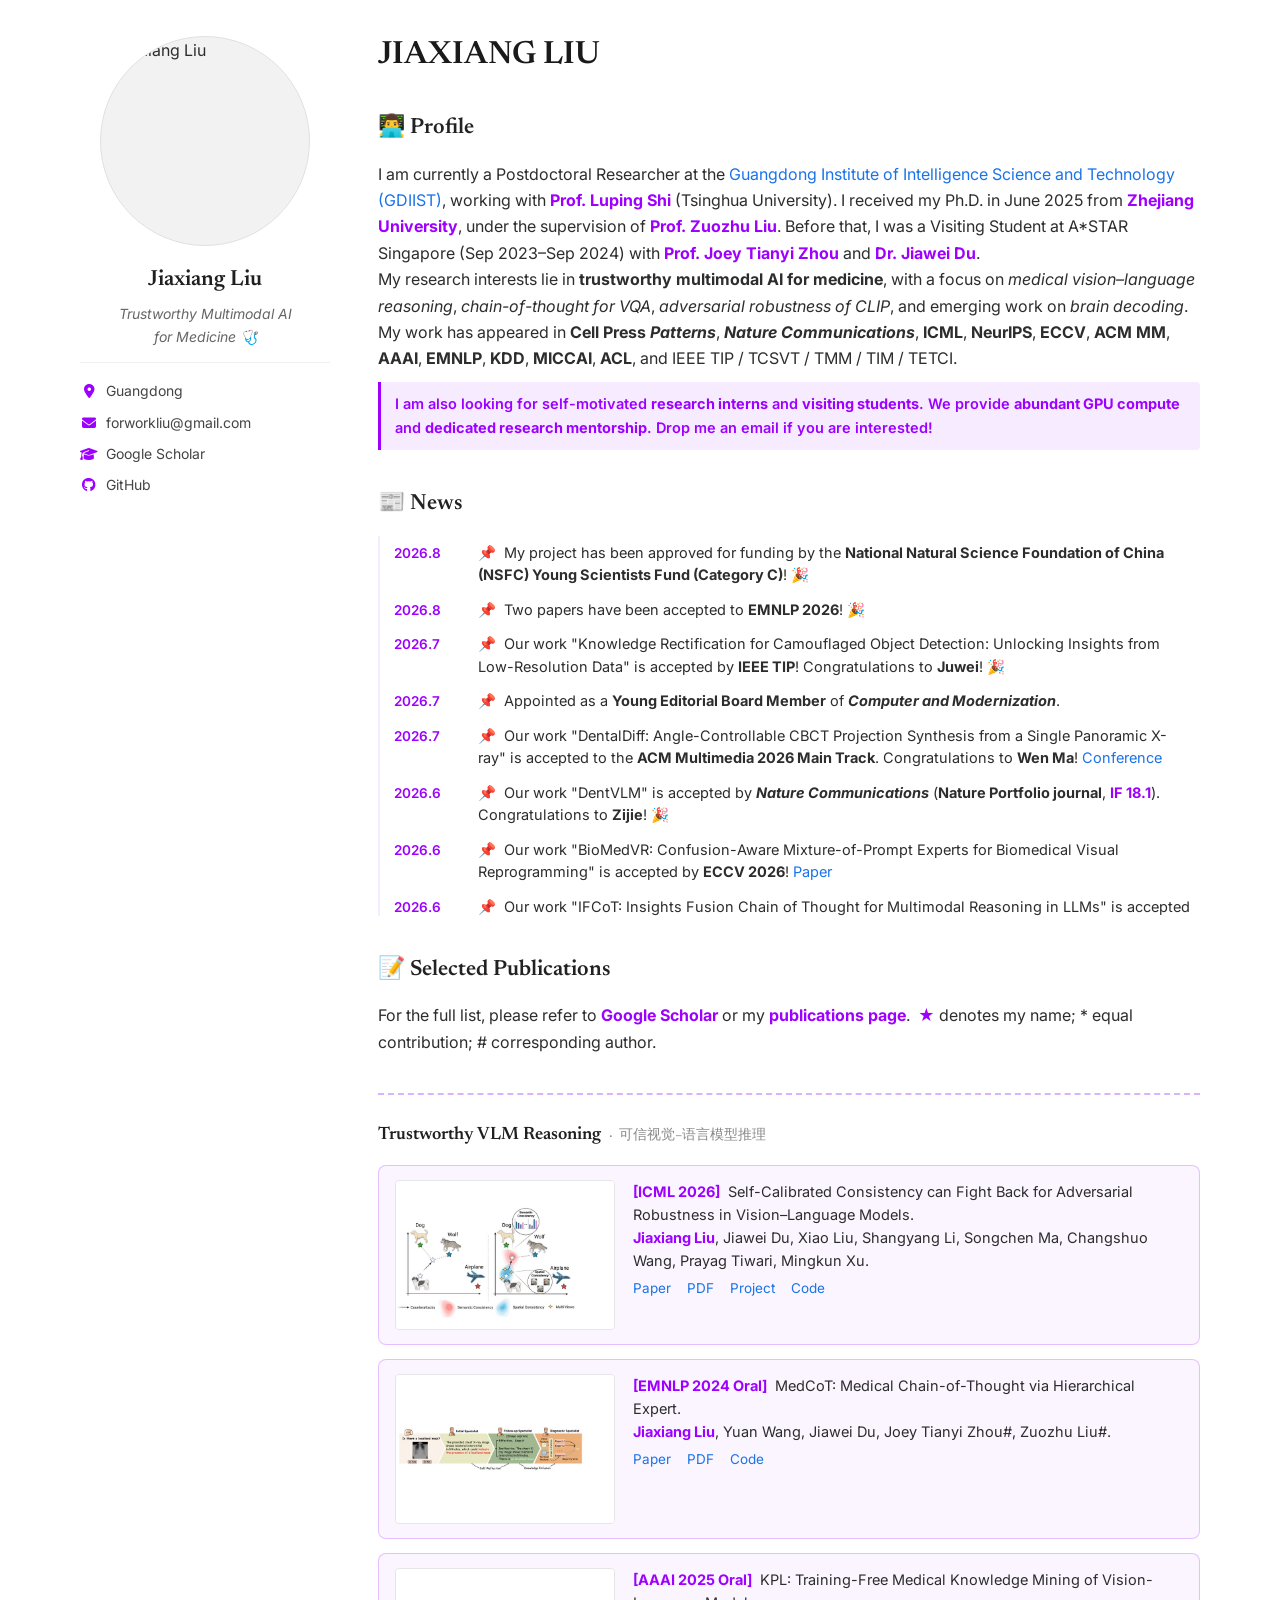
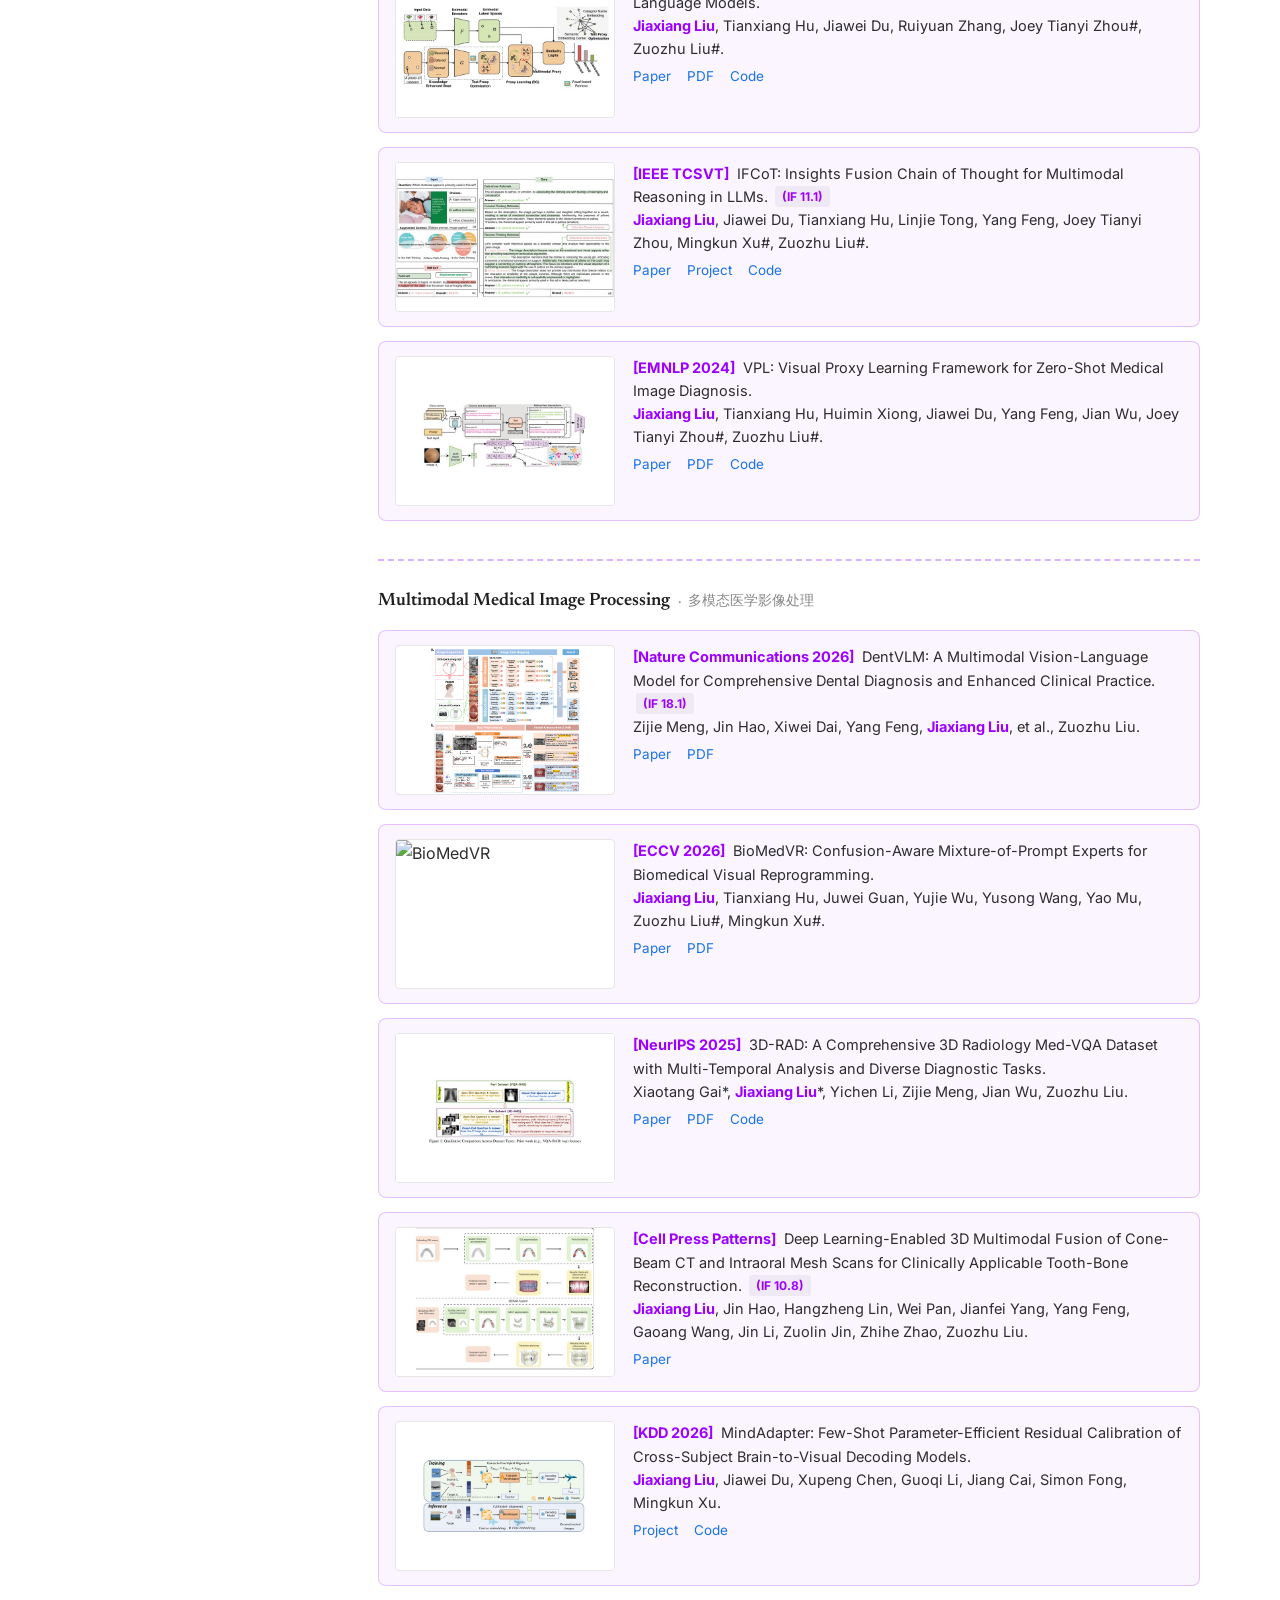
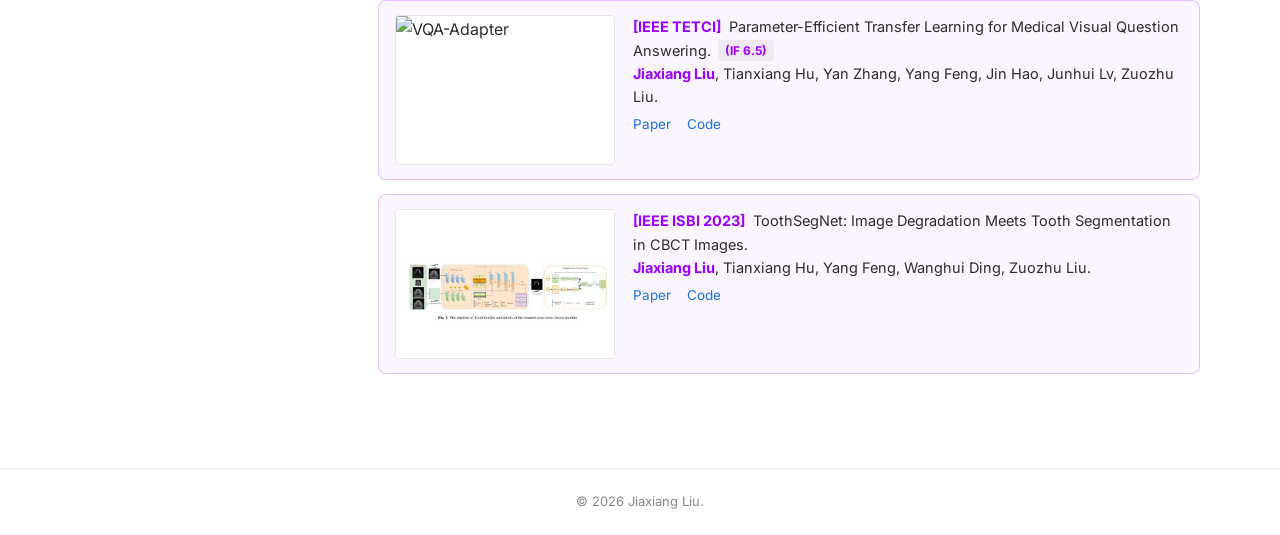
==== index.html @ 0d5f1ec5 "Make all impact factors consistently bold purple" ====
<!DOCTYPE html>
<html lang="en">
  <head>
    <meta charset="utf-8">
    <title>Jiaxiang Liu</title>
    <meta name="viewport" content="width=device-width, initial-scale=1">
    <link rel="icon" type="image/svg+xml" href="img/favicon.svg">
    <link rel="stylesheet" href="css/styles.css?v=20261014-if-all-purple">
    <link rel="stylesheet" href="https://cdnjs.cloudflare.com/ajax/libs/font-awesome/6.5.2/css/all.min.css">
    <link rel="stylesheet" href="https://cdn.jsdelivr.net/npm/academicons@1.9.4/css/academicons.min.css">
  </head>
  <body>

    <!-- =================== Main =================== -->
    <div class="main_wrap">

      <!-- ----------- Sticky sidebar ----------- -->
      <aside class="sidebar">
        <div class="author__avatar"><img src="img/Jiaxiang.jpg" alt="Jiaxiang Liu"></div>
        <h3 class="author__name">Jiaxiang Liu</h3>
        <p class="author__bio">Trustworthy Multimodal AI<br>for Medicine 🩺</p>
        <ul class="author__urls">
          <li><i class="icon fa-solid fa-location-dot"></i>Guangdong</li>
          <li><i class="icon fa-solid fa-envelope"></i><a href="mailto:forworkliu@gmail.com">forworkliu@gmail.com</a></li>
          <li><i class="icon fa-solid fa-graduation-cap"></i><a href="https://scholar.google.com.hk/citations?user=LLVGPzcAAAAJ">Google Scholar</a></li>
          <li><i class="icon fa-brands fa-github"></i><a href="https://github.com/JXLiu-AI">GitHub</a></li>
        </ul>
      </aside>

      <!-- ----------- Article ----------- -->
      <article class="article">
        <h1 class="page__title">JIAXIANG LIU</h1>

        <!-- ============== Profile ============== -->
        <h3 id="profile">👨‍💻 Profile</h3>
        <p>
          I am currently a Postdoctoral Researcher at the
          <a href="https://www.gdiist.cn/">Guangdong Institute of Intelligence Science and Technology (GDIIST)</a>,
          working with <span class="accent"><a href="https://faculty.dpi.tsinghua.edu.cn/shiluping/zh_CN/index.htm"><strong>Prof. Luping Shi</strong></a></span> (Tsinghua University).
          I received my Ph.D. in June 2025 from <span class="accent"><a href="https://www.zju.edu.cn/english/"><strong>Zhejiang University</strong></a></span>, under the supervision of
          <span class="accent"><a href="https://person.zju.edu.cn/en/lzz"><strong>Prof. Zuozhu Liu</strong></a></span>.
          Before that, I was a Visiting Student at A*STAR Singapore (Sep 2023&ndash;Sep 2024) with
          <span class="accent"><a href="https://www.a-star.edu.sg/cfar/about-cfar/our-team/dr-joey-zhou"><strong>Prof. Joey Tianyi Zhou</strong></a></span>
          and <span class="accent"><a href="https://scholar.google.com/citations?user=WrJKEzEAAAAJ&amp;hl=en"><strong>Dr. Jiawei Du</strong></a></span>.
          <br>
          My research interests lie in <b>trustworthy multimodal AI for medicine</b>, with a focus on
          <i>medical vision&ndash;language reasoning</i>,
          <i>chain-of-thought for VQA</i>,
          <i>adversarial robustness of CLIP</i>,
          and emerging work on <i>brain decoding</i>.
          My work has appeared in <b>Cell Press <i>Patterns</i></b>, <b><i>Nature Communications</i></b>, <b>ICML</b>, <b>NeurIPS</b>, <b>ECCV</b>, <b>ACM MM</b>, <b>AAAI</b>, <b>EMNLP</b>, <b>KDD</b>, <b>MICCAI</b>, <b>ACL</b>, and IEEE TIP / TCSVT / TMM / TIM / TETCI.
        </p>

        <p class="recruit">
          I am also looking for self-motivated <b>research interns</b> and <b>visiting students</b>. We provide <b>abundant GPU compute</b> and <b>dedicated research mentorship</b>. Drop me an email if you are interested!
        </p>

        <!-- ============== News ============== -->
        <h3 id="news">📰 News</h3>
        <div class="news-feed">
          <div class="news-item">
            <span class="news-date">2026.8</span>
            <div class="news-body"><span class="news-pin">📌</span> My project has been approved for funding by the <b>National Natural Science Foundation of China (NSFC) Young Scientists Fund (Category C)</b>! 🎉</div>
          </div>
          <div class="news-item">
            <span class="news-date">2026.8</span>
            <div class="news-body"><span class="news-pin">📌</span> Two papers have been accepted to <b>EMNLP 2026</b>! 🎉</div>
          </div>
          <div class="news-item">
            <span class="news-date">2026.7</span>
            <div class="news-body"><span class="news-pin">📌</span> Our work "Knowledge Rectification for Camouflaged Object Detection: Unlocking Insights from Low-Resolution Data" is accepted by <b>IEEE TIP</b>! Congratulations to <b>Juwei</b>! 🎉</div>
          </div>
          <div class="news-item">
            <span class="news-date">2026.7</span>
            <div class="news-body"><span class="news-pin">📌</span> Appointed as a <b>Young Editorial Board Member</b> of <b><i>Computer and Modernization</i></b>.</div>
          </div>
          <div class="news-item">
            <span class="news-date">2026.7</span>
            <div class="news-body"><span class="news-pin">📌</span> Our work "DentalDiff: Angle-Controllable CBCT Projection Synthesis from a Single Panoramic X-ray" is accepted to the <b>ACM Multimedia 2026 Main Track</b>. Congratulations to <b>Wen Ma</b>! <a href="https://2026.acmmm.org/">Conference</a></div>
          </div>
          <div class="news-item">
            <span class="news-date">2026.6</span>
            <div class="news-body"><span class="news-pin">📌</span> Our work "DentVLM" is accepted by <b><i>Nature Communications</i></b> (<b>Nature Portfolio journal</b>, <strong class="impact-factor">IF 18.1</strong>). Congratulations to <b>Zijie</b>! 🎉</div>
          </div>
          <div class="news-item">
            <span class="news-date">2026.6</span>
            <div class="news-body"><span class="news-pin">📌</span> Our work "BioMedVR: Confusion-Aware Mixture-of-Prompt Experts for Biomedical Visual Reprogramming" is accepted by <b>ECCV 2026</b>! <a href="https://arxiv.org/abs/2606.24740">Paper</a></div>
          </div>
          <div class="news-item">
            <span class="news-date">2026.6</span>
            <div class="news-body"><span class="news-pin">📌</span> Our work "IFCoT: Insights Fusion Chain of Thought for Multimodal Reasoning in LLMs" is accepted by <b>IEEE TCSVT</b> (<strong class="impact-factor">IF 11.1</strong>). <a href="https://ieeexplore.ieee.org/abstract/document/11557378">Paper</a></div>
          </div>
          <div class="news-item">
            <span class="news-date">2026.5</span>
            <div class="news-body"><span class="news-pin">📌</span> Our work "MindAdapter: Few-Shot Parameter-Efficient Residual Calibration of Cross-Subject Brain-to-Visual Decoding Models" is accepted by <b>KDD 2026</b> (AI4Sciences track)! <a href="https://jxliu-ai.github.io/MindAdapter/">Project</a></div>
          </div>
          <div class="news-item">
            <span class="news-date">2026.4</span>
            <div class="news-body"><span class="news-pin">📌</span> Our work "Self-Calibrated Consistency can Fight Back for Adversarial Robustness in Vision&ndash;Language Models" (SCC) is accepted by <b>ICML 2026</b>! <a href="https://arxiv.org/abs/2510.22785">Paper</a></div>
          </div>
          <div class="news-item">
            <span class="news-date">2026.1</span>
            <div class="news-body"><span class="news-pin">📌</span> Serving as a reviewer for <b>ICML 2026</b> (Silver Tier).</div>
          </div>
          <div class="news-item">
            <span class="news-date">2025.8</span>
            <div class="news-body"><span class="news-pin">📌</span> Joined <b>GDIIST</b> as a Postdoctoral Researcher, advised by <b>Prof. Luping Shi</b> (Tsinghua University). Looking forward to building trustworthy medical multimodal foundation models 🩺.</div>
          </div>
          <div class="news-item">
            <span class="news-date">2025.6</span>
            <div class="news-body"><span class="news-pin">📌</span> Successfully defended my Ph.D. dissertation at Zhejiang University 🎓.</div>
          </div>
          <div class="news-item">
            <span class="news-date">2024.12</span>
            <div class="news-body"><span class="news-pin">📌</span> "Knowledge Proxy Learning (KPL)" selected as <b>Oral</b> at <b>AAAI 2025</b>. <a href="https://arxiv.org/abs/2501.11231">Paper</a></div>
          </div>
          <div class="news-item">
            <span class="news-date">2024.11</span>
            <div class="news-body"><span class="news-pin">📌</span> "MedCoT: Medical Chain-of-Thought via Hierarchical Expert" selected as <b>Oral</b> at <b>EMNLP 2024</b>. <a href="https://arxiv.org/abs/2412.13736">Paper</a></div>
          </div>
          <div class="news-item">
            <span class="news-date">2024.11</span>
            <div class="news-body"><span class="news-pin">📌</span> "VPL: Visual Proxy Learning Framework for Zero-Shot Medical Image Diagnosis" is accepted by <b>EMNLP 2024</b>. <a href="https://aclanthology.org/2024.findings-emnlp.583/">Paper</a></div>
          </div>
          <div class="news-item">
            <span class="news-date">2024.9</span>
            <div class="news-body"><span class="news-pin">📌</span> Completed my 1-year visit at <b>A*STAR Singapore (CFAR)</b> as a <b>Visiting Student</b>, working with <b>Prof. Joey Tianyi Zhou</b> and <b>Dr. Jiawei Du</b> 🇸🇬.</div>
          </div>
          <div class="news-item">
            <span class="news-date">2023.10</span>
            <div class="news-body"><span class="news-pin">📌</span> Our work on 3D multimodal fusion of CBCT and intraoral scans is accepted by <b>Cell Press <i>Patterns</i></b> (<b>Cell Press journal</b>, <strong class="impact-factor">IF 10.8</strong>). <a href="https://www.cell.com/patterns/fulltext/S2666-3899(23)00194-0">Paper</a></div>
          </div>
        </div>

        <!-- ============== Publications ============== -->
        <h3 id="publications">📝 Selected Publications</h3>
        <p>
          For the full list, please refer to
          <a href="https://scholar.google.com.hk/citations?user=LLVGPzcAAAAJ" class="accent"><strong>Google Scholar</strong></a>
          or my <a href="publications.html" class="accent"><strong>publications page</strong></a>.
          &nbsp;<span class="accent">★</span> denotes my name; &#42; equal contribution; &#35; corresponding author.
        </p>

        <hr class="pub-divider">
        <p class="pub-category">Trustworthy VLM Reasoning &nbsp;<span style="color:#888;font-weight:400;font-size:14px;">·&nbsp; 可信视觉&ndash;语言模型推理</span></p>

        <div class="publication-container">
          <img src="img/thumbs/scc.jpg" alt="SCC">
          <div class="pub-text">
            <span class="pub-venue">[ICML 2026]</span>
            Self-Calibrated Consistency can Fight Back for Adversarial Robustness in Vision&ndash;Language Models.<br>
            <span class="me">Jiaxiang Liu</span>, Jiawei Du, Xiao Liu, Shangyang Li, Songchen Ma, Changshuo Wang, Prayag Tiwari, Mingkun Xu.
            <div class="pub-links">
              <a href="https://arxiv.org/abs/2510.22785">Paper</a>
              <a href="https://arxiv.org/pdf/2510.22785">PDF</a>
              <a href="https://jxliu-ai.github.io/scc-page/">Project</a>
              <a href="https://github.com/JXLiu-AI/SCC">Code</a>
            </div>
          </div>
        </div>

        <div class="publication-container">
          <img src="img/thumbs/medcot.jpg" alt="MedCoT">
          <div class="pub-text">
            <span class="pub-venue">[EMNLP 2024 Oral]</span>
            MedCoT: Medical Chain-of-Thought via Hierarchical Expert.<br>
            <span class="me">Jiaxiang Liu</span>, Yuan Wang, Jiawei Du, Joey Tianyi Zhou&#35;, Zuozhu Liu&#35;.
            <div class="pub-links">
              <a href="https://arxiv.org/abs/2412.13736">Paper</a>
              <a href="https://arxiv.org/pdf/2412.13736">PDF</a>
              <a href="https://github.com/JXLiu-AI/MedCoT">Code</a>
            </div>
          </div>
        </div>

        <div class="publication-container">
          <img src="img/thumbs/kpl.jpg" alt="KPL">
          <div class="pub-text">
            <span class="pub-venue">[AAAI 2025 Oral]</span>
            KPL: Training-Free Medical Knowledge Mining of Vision-Language Models.<br>
            <span class="me">Jiaxiang Liu</span>, Tianxiang Hu, Jiawei Du, Ruiyuan Zhang, Joey Tianyi Zhou&#35;, Zuozhu Liu&#35;.
            <div class="pub-links">
              <a href="https://arxiv.org/abs/2501.11231">Paper</a>
              <a href="https://arxiv.org/pdf/2501.11231">PDF</a>
              <a href="https://github.com/JXLiu-AI/KPL">Code</a>
            </div>
          </div>
        </div>

        <div class="publication-container">
          <img src="img/thumbs/ifcot.jpg" alt="IFCoT">
          <div class="pub-text">
            <span class="pub-venue">[IEEE TCSVT]</span>
            IFCoT: Insights Fusion Chain of Thought for Multimodal Reasoning in LLMs. <strong class="pub-impact pub-impact-highlight">(IF 11.1)</strong><br>
            <span class="me">Jiaxiang Liu</span>, Jiawei Du, Tianxiang Hu, Linjie Tong, Yang Feng, Joey Tianyi Zhou, Mingkun Xu&#35;, Zuozhu Liu&#35;.
            <div class="pub-links">
              <a href="https://ieeexplore.ieee.org/abstract/document/11557378">Paper</a>
              <a href="https://jxliu-ai.github.io/IFCoT/">Project</a>
              <a href="https://github.com/JXLiu-AI/IFCoT">Code</a>
            </div>
          </div>
        </div>

        <div class="publication-container">
          <img src="img/thumbs/vpl.jpg" alt="VPL">
          <div class="pub-text">
            <span class="pub-venue">[EMNLP 2024]</span>
            VPL: Visual Proxy Learning Framework for Zero-Shot Medical Image Diagnosis.<br>
            <span class="me">Jiaxiang Liu</span>, Tianxiang Hu, Huimin Xiong, Jiawei Du, Yang Feng, Jian Wu, Joey Tianyi Zhou&#35;, Zuozhu Liu&#35;.
            <div class="pub-links">
              <a href="https://aclanthology.org/2024.findings-emnlp.583/">Paper</a>
              <a href="https://aclanthology.org/2024.findings-emnlp.583.pdf">PDF</a>
              <a href="https://github.com/JXLiu-AI/VPL">Code</a>
            </div>
          </div>
        </div>

        <hr class="pub-divider">
        <p class="pub-category">Multimodal Medical Image Processing &nbsp;<span style="color:#888;font-weight:400;font-size:14px;">·&nbsp; 多模态医学影像处理</span></p>

        <div class="publication-container" id="dentvlm">
          <img src="img/thumbs/dentvlm.png" alt="DentVLM overview of multimodal dental diagnosis and model training" style="object-fit:contain;background:#fff;">
          <div class="pub-text">
            <span class="pub-venue">[Nature Communications 2026]</span>
            DentVLM: A Multimodal Vision-Language Model for Comprehensive Dental Diagnosis and Enhanced Clinical Practice. <strong class="pub-impact pub-impact-highlight">(IF 18.1)</strong><br>
            Zijie Meng, Jin Hao, Xiwei Dai, Yang Feng, <span class="me">Jiaxiang Liu</span>, et al., Zuozhu Liu.
            <div class="pub-links">
              <a href="https://arxiv.org/abs/2509.23344">Paper</a>
              <a href="https://arxiv.org/pdf/2509.23344">PDF</a>
            </div>
          </div>
        </div>

        <div class="publication-container">
          <img src="img/thumbs/biomedvr.jpg" alt="BioMedVR">
          <div class="pub-text">
            <span class="pub-venue">[ECCV 2026]</span>
            BioMedVR: Confusion-Aware Mixture-of-Prompt Experts for Biomedical Visual Reprogramming.<br>
            <span class="me">Jiaxiang Liu</span>, Tianxiang Hu, Juwei Guan, Yujie Wu, Yusong Wang, Yao Mu, Zuozhu Liu&#35;, Mingkun Xu&#35;.
            <div class="pub-links">
              <a href="https://arxiv.org/abs/2606.24740">Paper</a>
              <a href="https://arxiv.org/pdf/2606.24740">PDF</a>
            </div>
          </div>
        </div>

        <div class="publication-container">
          <img src="img/thumbs/3drad.jpg" alt="3D-RAD">
          <div class="pub-text">
            <span class="pub-venue">[NeurIPS 2025]</span>
            3D-RAD: A Comprehensive 3D Radiology Med-VQA Dataset with Multi-Temporal Analysis and Diverse Diagnostic Tasks.<br>
            Xiaotang Gai*, <span class="me">Jiaxiang Liu</span>*, Yichen Li, Zijie Meng, Jian Wu, Zuozhu Liu.
            <div class="pub-links">
              <a href="https://arxiv.org/abs/2506.11147">Paper</a>
              <a href="https://arxiv.org/pdf/2506.11147">PDF</a>
              <a href="https://github.com/Tang-xiaoxiao/3D-RAD">Code</a>
            </div>
          </div>
        </div>

        <div class="publication-container">
          <img src="img/thumbs/patterns.jpg" alt="Patterns">
          <div class="pub-text">
            <span class="pub-venue">[Cell Press Patterns]</span>
            Deep Learning-Enabled 3D Multimodal Fusion of Cone-Beam CT and Intraoral Mesh Scans for Clinically Applicable Tooth-Bone Reconstruction. <strong class="pub-impact pub-impact-highlight">(IF 10.8)</strong><br>
            <span class="me">Jiaxiang Liu</span>, Jin Hao, Hangzheng Lin, Wei Pan, Jianfei Yang, Yang Feng, Gaoang Wang, Jin Li, Zuolin Jin, Zhihe Zhao, Zuozhu Liu.
            <div class="pub-links">
              <a href="https://www.cell.com/patterns/fulltext/S2666-3899(23)00194-0">Paper</a>
            </div>
          </div>
        </div>

        <div class="publication-container">
          <img src="img/thumbs/mindadapter.jpg" alt="MindAdapter">
          <div class="pub-text">
            <span class="pub-venue">[KDD 2026]</span>
            MindAdapter: Few-Shot Parameter-Efficient Residual Calibration of Cross-Subject Brain-to-Visual Decoding Models.<br>
            <span class="me">Jiaxiang Liu</span>, Jiawei Du, Xupeng Chen, Guoqi Li, Jiang Cai, Simon Fong, Mingkun Xu.
            <div class="pub-links">
              <a href="https://jxliu-ai.github.io/MindAdapter/">Project</a>
              <a href="https://github.com/JXLiu-AI/MindAdapter">Code</a>
            </div>
          </div>
        </div>

        <div class="publication-container">
          <img src="img/thumbs/tetci.jpg" alt="VQA-Adapter">
          <div class="pub-text">
            <span class="pub-venue">[IEEE TETCI]</span>
            Parameter-Efficient Transfer Learning for Medical Visual Question Answering. <strong class="pub-impact pub-impact-highlight">(IF 6.5)</strong><br>
            <span class="me">Jiaxiang Liu</span>, Tianxiang Hu, Yan Zhang, Yang Feng, Jin Hao, Junhui Lv, Zuozhu Liu.
            <div class="pub-links">
              <a href="https://ieeexplore.ieee.org/document/10256025">Paper</a>
              <a href="https://github.com/JXLiu-AI/VQA-Adapter">Code</a>
            </div>
          </div>
        </div>

        <div class="publication-container">
          <img src="img/thumbs/isbi.jpg" alt="ToothSegNet">
          <div class="pub-text">
            <span class="pub-venue">[IEEE ISBI 2023]</span>
            ToothSegNet: Image Degradation Meets Tooth Segmentation in CBCT Images.<br>
            <span class="me">Jiaxiang Liu</span>, Tianxiang Hu, Yang Feng, Wanghui Ding, Zuozhu Liu.
            <div class="pub-links">
              <a href="https://arxiv.org/abs/2307.01979">Paper</a>
              <a href="https://github.com/JXLiu-AI/Tooth-UNet">Code</a>
            </div>
          </div>
        </div>

      </article>
    </div>

    <!-- =================== Footer =================== -->
    <footer class="page__footer">
      &copy; 2026 Jiaxiang Liu.
    </footer>

  </body>
</html>
---- css/styles.css ----
/* ============================================================
   Jiaxiang Liu — academic homepage
   Style: al-folio / AcademicPages inspired
   Accent color: #9D00FF (electric purple)
   ============================================================ */

@import url("https://fonts.googleapis.com/css2?family=Inter:wght@400;500;600;700&family=Newsreader:ital,wght@0,400;0,500;0,600;1,400&display=swap");
@import url("https://cdn.jsdelivr.net/npm/lxgw-wenkai-webfont@1.7.0/style.css");

* { box-sizing: border-box; }

html, body {
    margin: 0;
    padding: 0;
    background: #ffffff;
    color: #2d2d2d;
    font-family: "Inter", system-ui, -apple-system, "Segoe UI", "PingFang SC", "Microsoft Yahei", Arial, sans-serif;
    font-size: 16px;
    line-height: 1.65;
}

a { color: #1a73e8; text-decoration: none; }
a:hover { text-decoration: underline; }

/* ------------------ Masthead (top bar) ------------------ */
.masthead {
    border-bottom: 1px solid #ececec;
    background: #fff;
    position: sticky;
    top: 0;
    z-index: 100;
}
.masthead__inner-wrap {
    max-width: 1180px;
    margin: 0 auto;
    padding: 14px 30px;
    display: flex;
    align-items: center;
    justify-content: space-between;
}
.masthead__title {
    font-family: "Newsreader", serif;
    font-size: 19px;
    font-weight: 500;
    color: #222;
}
.masthead__title a { color: inherit; }
.masthead__nav a {
    color: #555;
    font-size: 14px;
    margin-left: 22px;
    font-weight: 500;
}
.masthead__nav a:hover { color: #9D00FF; }

/* ------------------ Main wrap ------------------ */
.main_wrap {
    max-width: 1180px;
    margin: 0 auto;
    padding: 36px 30px 80px;
    display: grid;
    grid-template-columns: 250px 1fr;
    gap: 48px;
    align-items: start;
}

/* ------------------ Sidebar (sticky) ------------------ */
.sidebar {
    position: sticky;
    top: 30px;
    align-self: start;
}
.author__avatar {
    width: 210px;
    height: 210px;
    border-radius: 50%;
    overflow: hidden;
    margin: 0 auto 16px;
    border: 1px solid #e0e0e0;
    background: #f2f2f2;
}
.author__avatar img {
    width: 100%;
    height: 100%;
    object-fit: cover;
    object-position: center 15%;
    display: block;
}
.author__name {
    text-align: center;
    font-family: "Newsreader", serif;
    font-size: 22px;
    font-weight: 600;
    margin: 0 0 4px;
    color: #1f1f1f;
}
.author__bio {
    text-align: center;
    color: #666;
    font-size: 14px;
    font-style: italic;
    margin: 0 0 14px;
}
.author__urls {
    list-style: none;
    padding: 0;
    margin: 14px 0 0;
    font-size: 14px;
    border-top: 1px solid #f0f0f0;
    padding-top: 12px;
}
.author__urls li {
    padding: 4px 0;
    color: #444;
}
.author__urls li a { color: #444; }
.author__urls li a:hover { color: #9D00FF; text-decoration: none; }
.author__urls .icon {
    display: inline-block;
    width: 18px;
    text-align: center;
    margin-right: 8px;
    color: #9D00FF;
}

/* ------------------ Article (right column) ------------------ */
.article {
    min-width: 0;
}
.page__title {
    font-family: "Newsreader", serif;
    font-size: 32px;
    font-weight: 600;
    color: #1a1a1a;
    margin: 0 0 8px;
    line-height: 1.2;
}
.article h3 {
    font-family: "Newsreader", serif;
    font-size: 22px;
    font-weight: 600;
    margin-top: 36px;
    margin-bottom: 14px;
    color: #222;
    border-bottom: 0;
    padding-bottom: 0;
}

.article p {
    margin: 10px 0;
}

.accent { color: #9D00FF; font-weight: 600; }
.accent a { color: #9D00FF; }
.accent a:hover { color: #7300BF; }

.recruit {
    color: #9D00FF;
    font-weight: 600;
    background: #f7ecff;
    padding: 10px 14px;
    border-left: 3px solid #9D00FF;
    border-radius: 0 4px 4px 0;
    font-size: 14.5px;
}

/* ------------------ News feed ------------------ */
.news-feed {
    margin-top: 6px;
    max-height: 380px;
    overflow-y: auto;
    padding-right: 8px;
    border-left: 2px solid #f7ecff;
    padding-left: 14px;
}
.news-feed::-webkit-scrollbar {
    width: 5px;
}
.news-feed::-webkit-scrollbar-thumb {
    background: #d9b3ff;
    border-radius: 3px;
}
.news-item {
    display: grid;
    grid-template-columns: 70px 1fr;
    gap: 14px;
    align-items: start;
    padding: 6px 0;
    font-size: 14.5px;
    line-height: 1.55;
}
.news-date {
    color: #9D00FF;
    font-weight: 600;
    font-size: 13.5px;
    padding-top: 1px;
}
.news-pin {
    margin-right: 4px;
}
.news-body a { color: #1a73e8; }

/* ------------------ Publications ------------------ */
.pub-divider {
    border: none;
    border-top: 2px dashed #d9b3ff;
    margin: 2.4em 0 1.6em;
}
.pub-category {
    font-family: "Newsreader", serif;
    font-size: 18px;
    font-weight: 600;
    color: #1f1f1f;
    margin: 0 0 14px;
}
.publication-container {
    display: grid;
    grid-template-columns: 220px 1fr;
    gap: 18px;
    align-items: start;
    margin: 14px 0;
    padding: 14px 16px;
    background: rgba(157, 0, 255, 0.04);
    border: 1px solid rgba(157, 0, 255, 0.22);
    border-radius: 8px;
    transition: background 0.2s, border-color 0.2s, box-shadow 0.2s;
}
.publication-container:hover {
    background: rgba(157, 0, 255, 0.08);
    border-color: rgba(157, 0, 255, 0.45);
    box-shadow: 0 2px 10px rgba(157, 0, 255, 0.12);
}
.publication-container img,
.publication-container .pub-thumb-empty {
    width: 220px;
    height: 150px;
    border: 1px solid #e6e6e6;
    border-radius: 4px;
    display: block;
    object-fit: fill;
    background: #ffffff;
    box-sizing: border-box;
}
.publication-container .pub-thumb-empty {
    background: #f7ecff;
    color: #9D00FF;
    font-family: "Newsreader", serif;
    font-size: 13px;
    line-height: 1.3;
    display: flex;
    align-items: center;
    justify-content: center;
    text-align: center;
    padding: 8px;
}
.pub-venue {
    color: #9D00FF;
    font-weight: 700;
    font-size: 14.5px;
    margin-right: 4px;
}
.pub-text {
    font-size: 14.5px;
    line-height: 1.6;
}
.pub-impact {
    display: inline-block;
    margin-left: 3px;
    padding: 1px 7px;
    border-radius: 3px;
    background: #efe9f5;
    color: #9D00FF;
    font-size: 12px;
    font-weight: 700;
    line-height: 1.6;
    letter-spacing: 0;
    white-space: nowrap;
    vertical-align: 1px;
}
.pub-impact-highlight,
.impact-factor {
    color: #9D00FF;
    font-weight: 700;
    font-style: normal;
    white-space: nowrap;
}
.pub-text .me {
    color: #9D00FF;
    font-weight: 700;
}
.pub-links {
    margin-top: 6px;
    font-size: 13.5px;
}
.pub-links a {
    color: #1a73e8;
    margin-right: 12px;
}

/* ------------------ Footer ------------------ */
.page__footer {
    border-top: 1px solid #ececec;
    padding: 22px 30px;
    text-align: center;
    color: #888;
    font-size: 13px;
}
.page__footer a { color: #888; margin: 0 6px; }

/* ------------------ Responsive ------------------ */
@media (max-width: 860px) {
    .main_wrap {
        grid-template-columns: 1fr;
        gap: 24px;
        padding: 24px 18px 60px;
    }
    .sidebar {
        position: static;
        max-width: 260px;
        margin: 0 auto;
    }
    .publication-container {
        grid-template-columns: 1fr;
    }
    .publication-container img,
    .publication-container .pub-thumb-empty {
        width: 100%;
        max-width: 300px;
    }
    .news-item {
        grid-template-columns: 60px 1fr;
        gap: 8px;
    }
    .masthead__inner-wrap {
        padding: 12px 18px;
    }
}
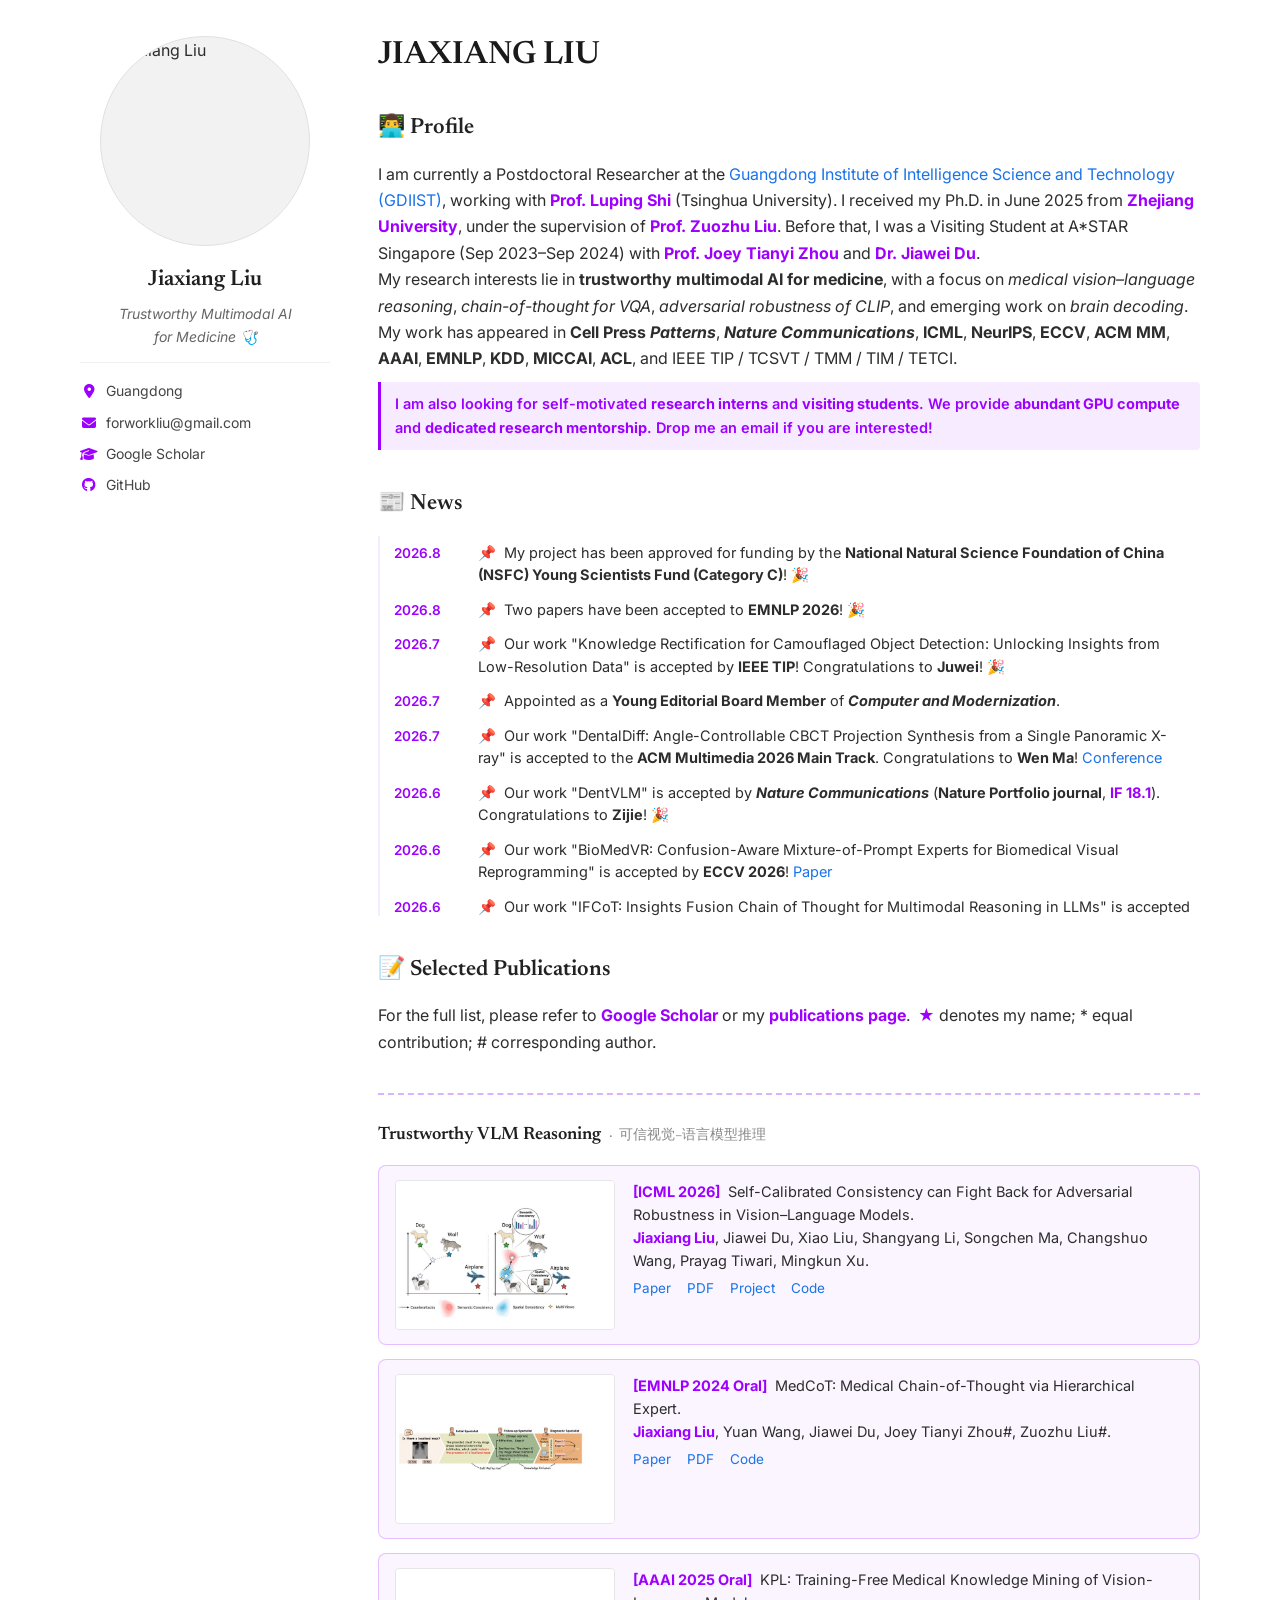
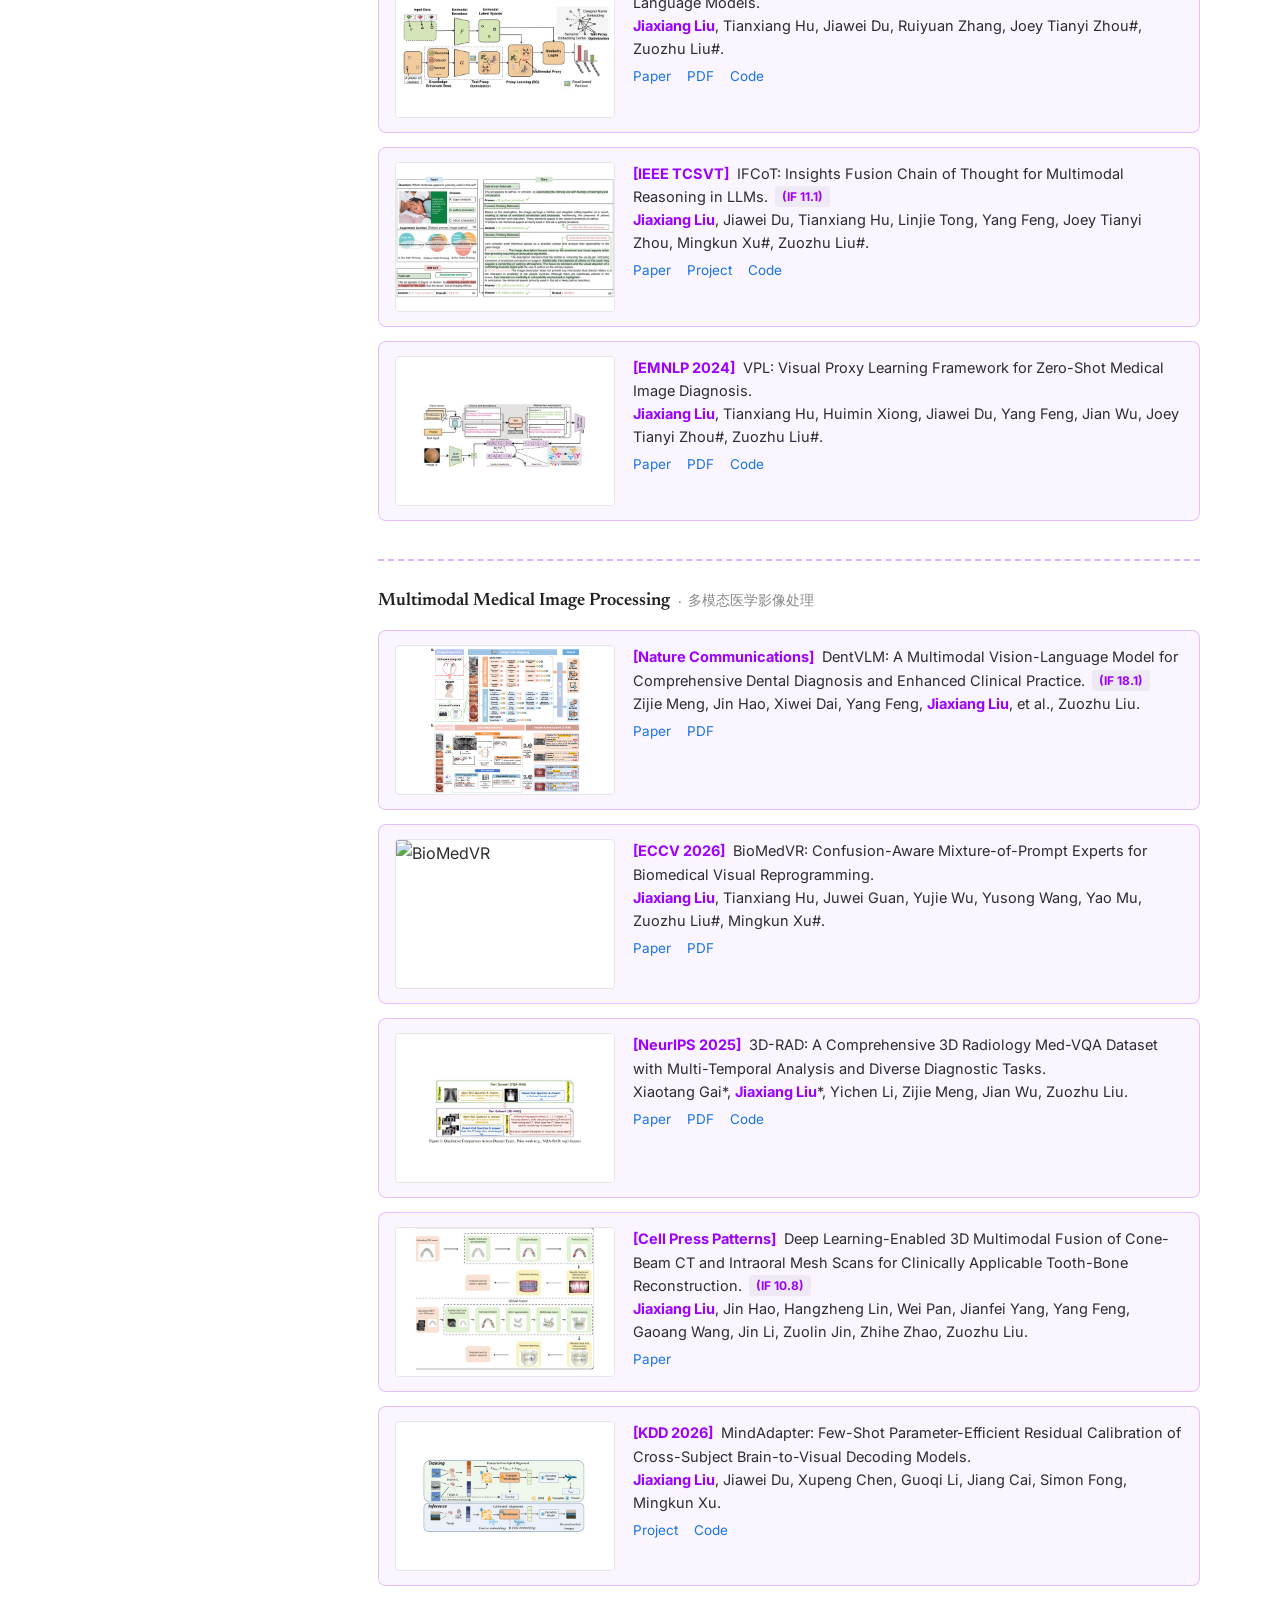
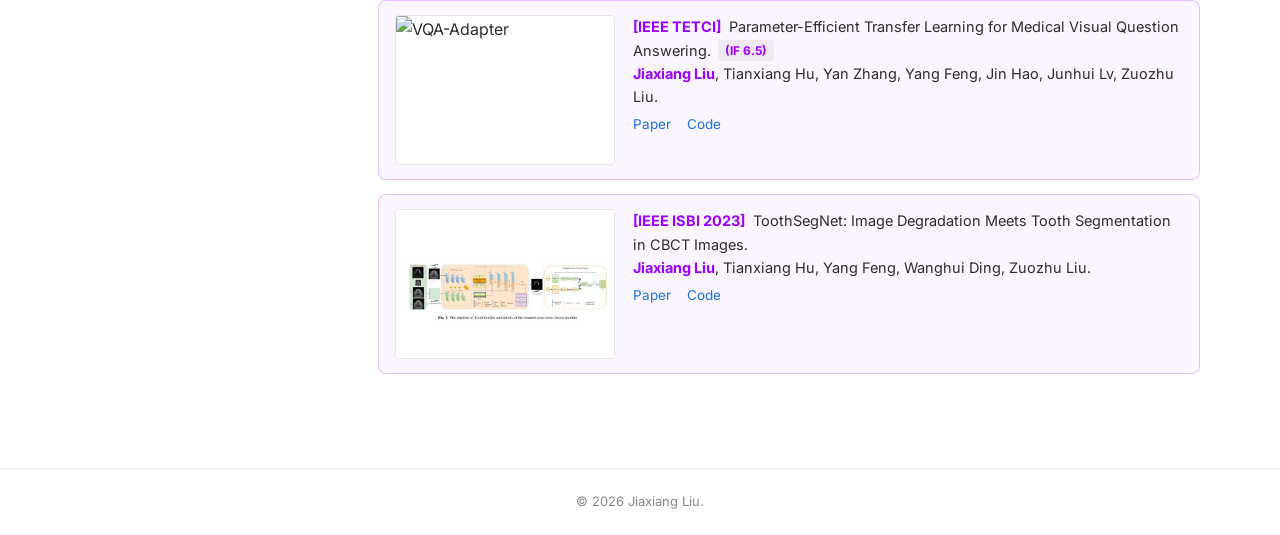
==== commit 0aa37cf1: "Remove year from Nature Communications homepage label" ====
--- a/index.html
+++ b/index.html
@@ -221,7 +221,7 @@
         <div class="publication-container" id="dentvlm">
           <img src="img/thumbs/dentvlm.png" alt="DentVLM overview of multimodal dental diagnosis and model training" style="object-fit:contain;background:#fff;">
           <div class="pub-text">
-            <span class="pub-venue">[Nature Communications 2026]</span>
+            <span class="pub-venue">[Nature Communications]</span>
             DentVLM: A Multimodal Vision-Language Model for Comprehensive Dental Diagnosis and Enhanced Clinical Practice. <strong class="pub-impact pub-impact-highlight">(IF 18.1)</strong><br>
             Zijie Meng, Jin Hao, Xiwei Dai, Yang Feng, <span class="me">Jiaxiang Liu</span>, et al., Zuozhu Liu.
             <div class="pub-links">
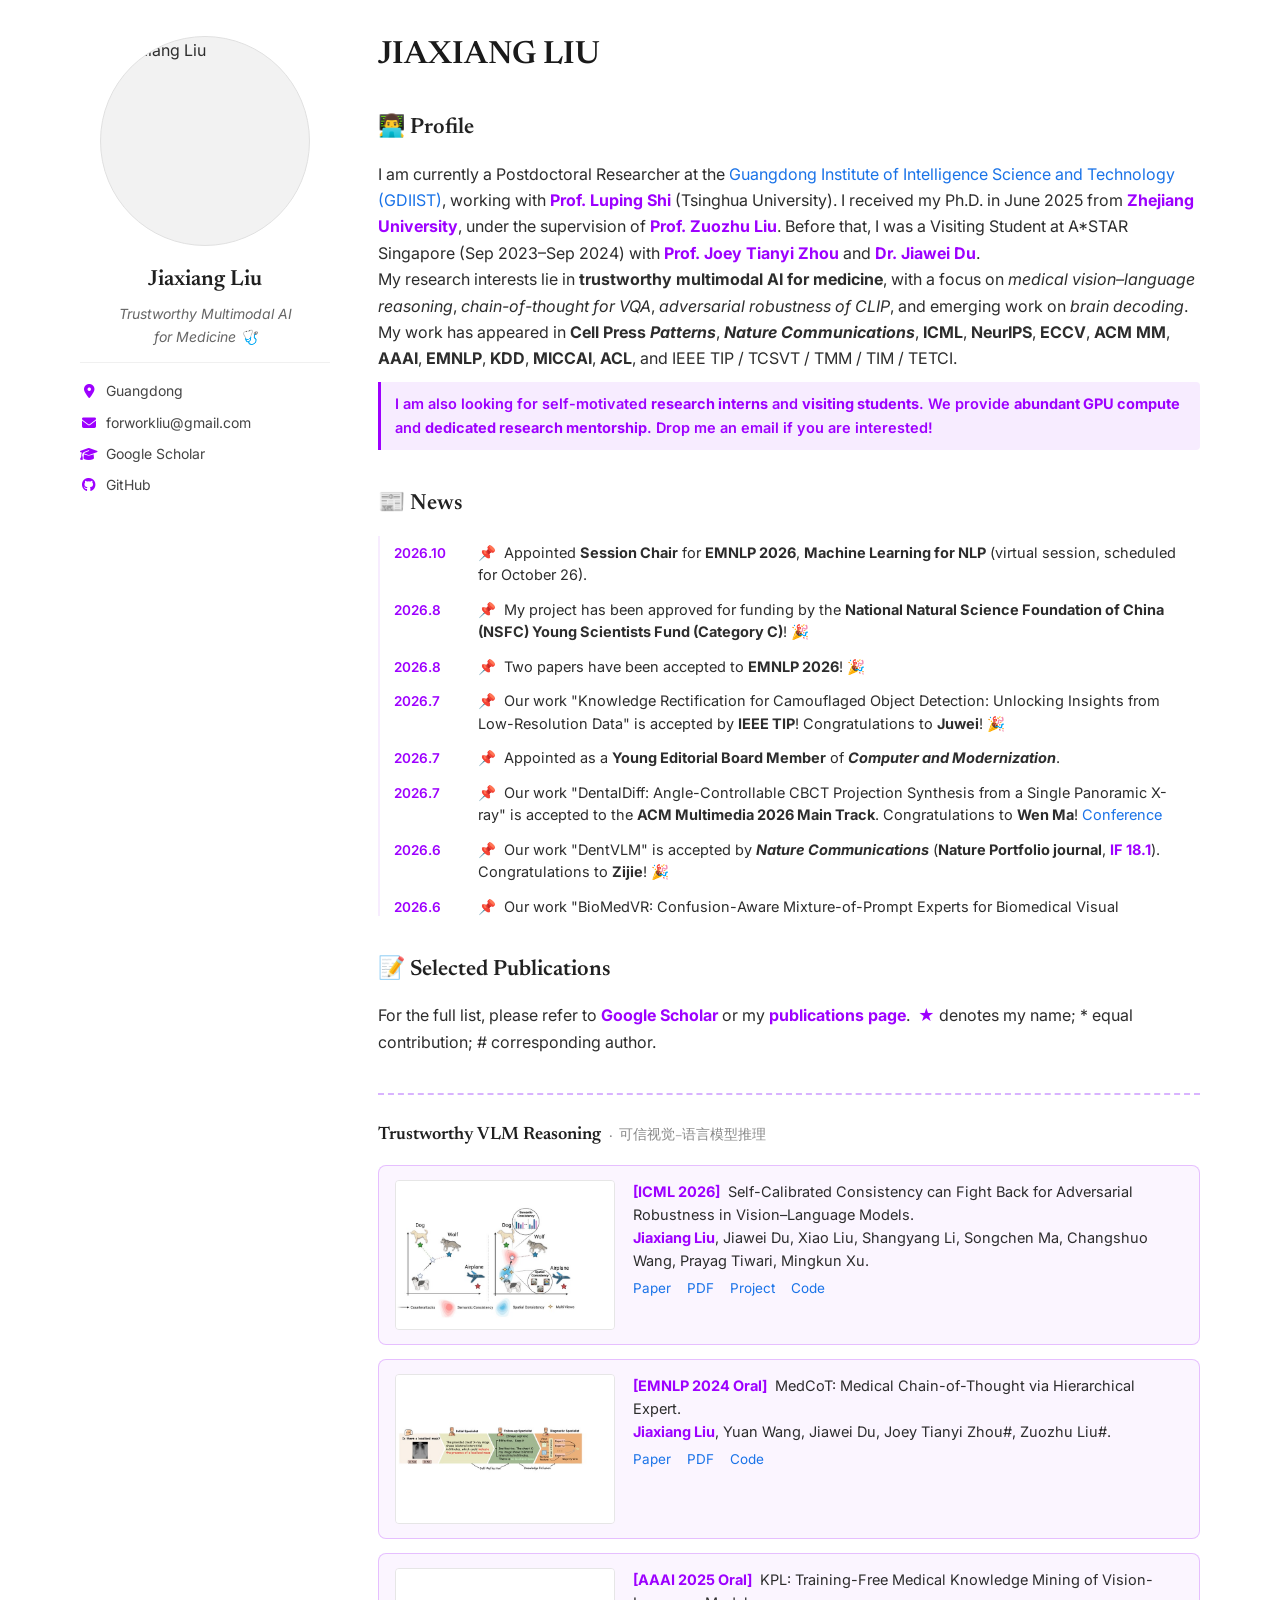
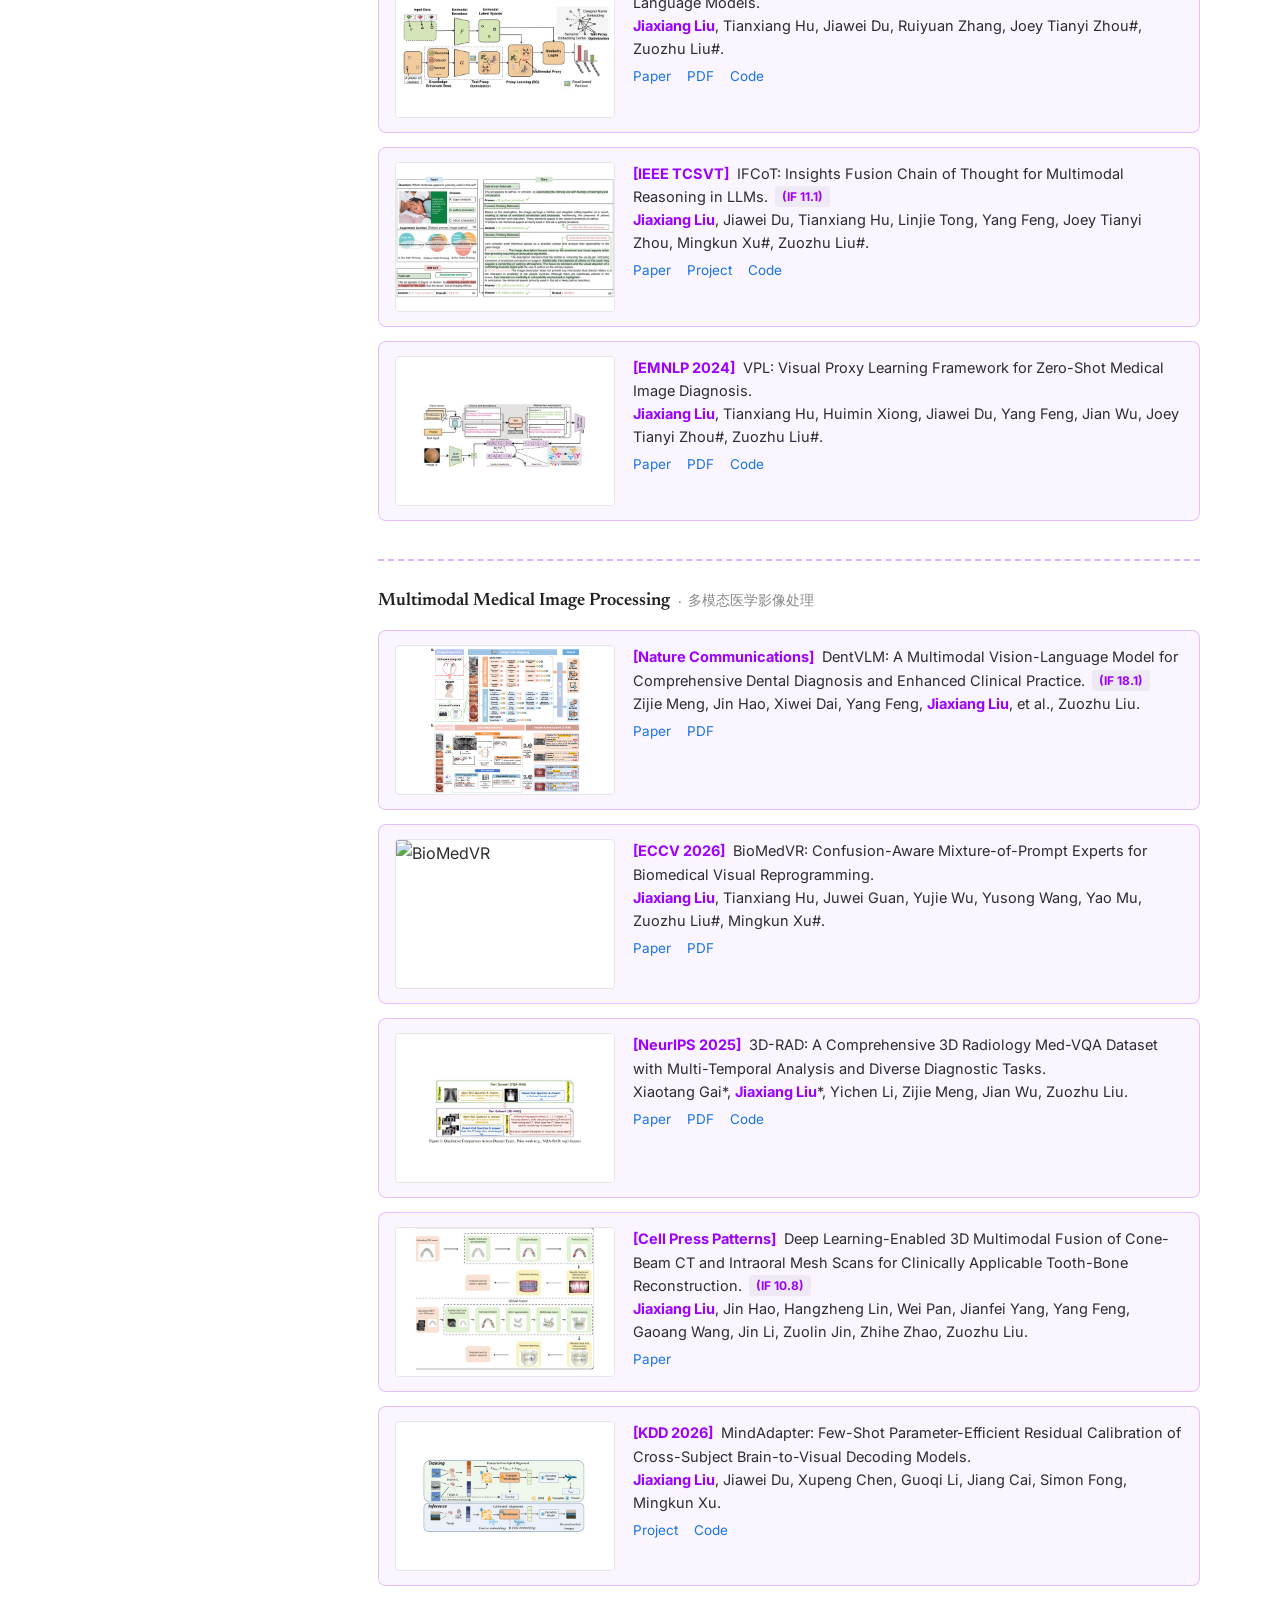
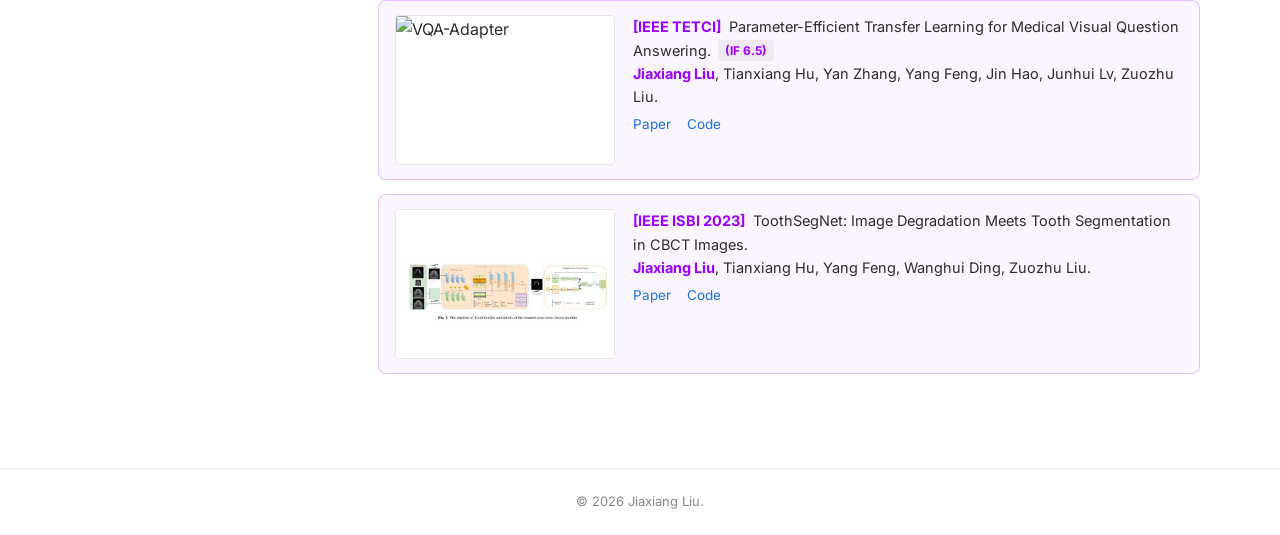
==== commit b1099474: "Add EMNLP 2026 Session Chair appointment" ====
--- a/index.html
+++ b/index.html
@@ -59,6 +59,10 @@
         <h3 id="news">📰 News</h3>
         <div class="news-feed">
           <div class="news-item">
+            <span class="news-date">2026.10</span>
+            <div class="news-body"><span class="news-pin">📌</span> Appointed <b>Session Chair</b> for <b>EMNLP 2026</b>, <b>Machine Learning for NLP</b> (virtual session, scheduled for October 26).</div>
+          </div>
+          <div class="news-item">
             <span class="news-date">2026.8</span>
             <div class="news-body"><span class="news-pin">📌</span> My project has been approved for funding by the <b>National Natural Science Foundation of China (NSFC) Young Scientists Fund (Category C)</b>! 🎉</div>
           </div>
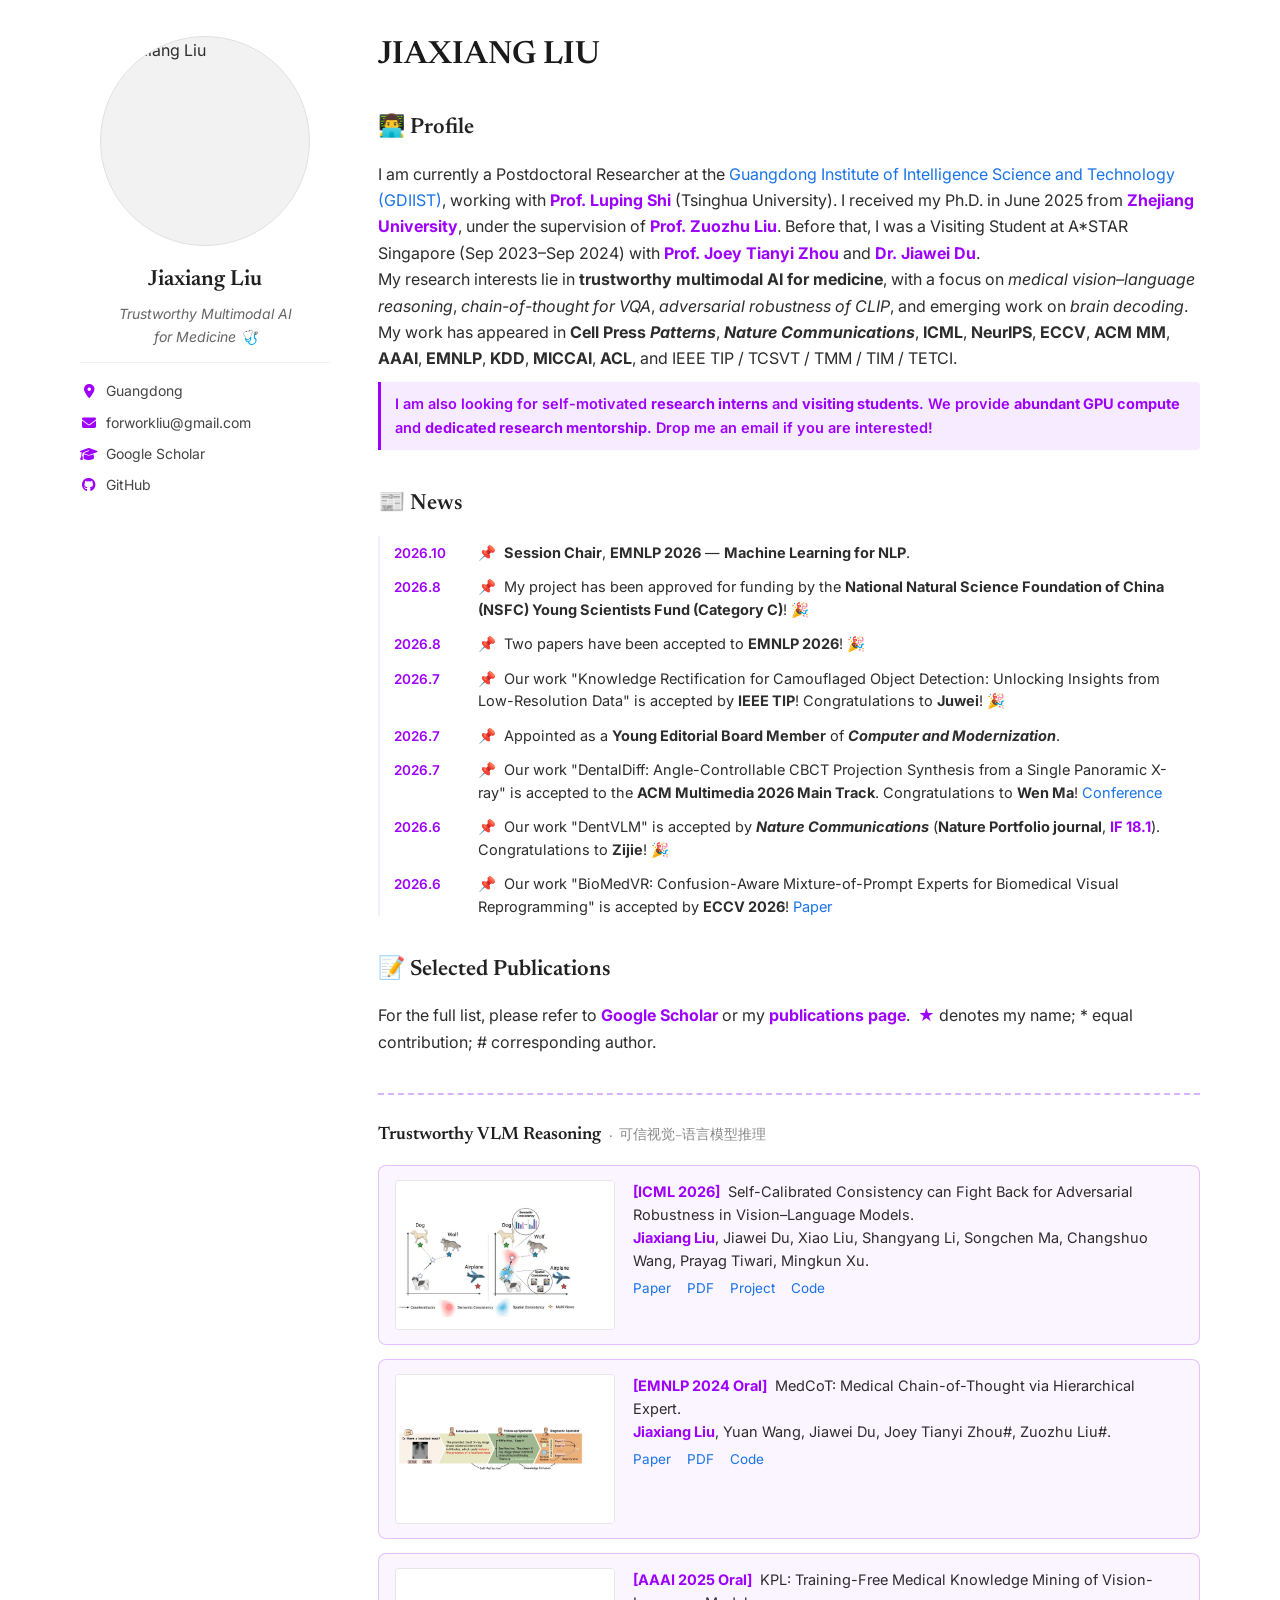
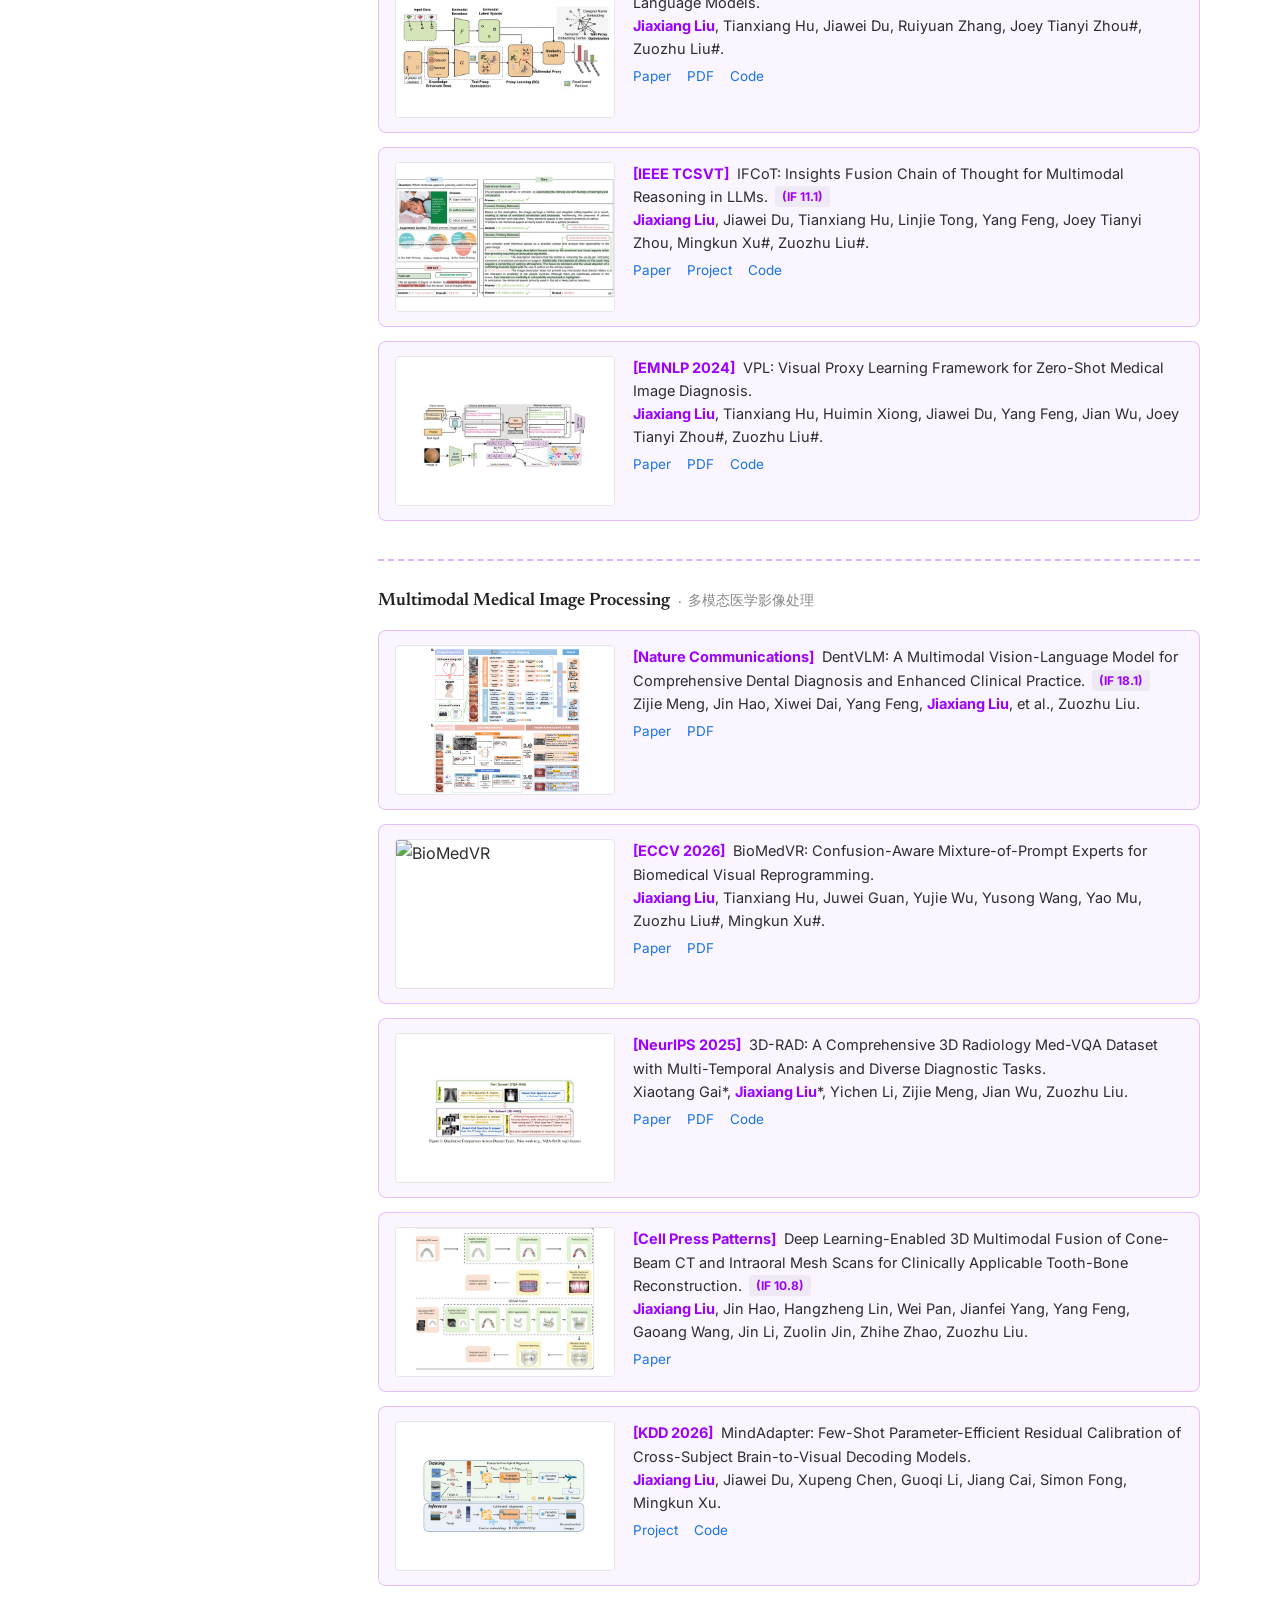
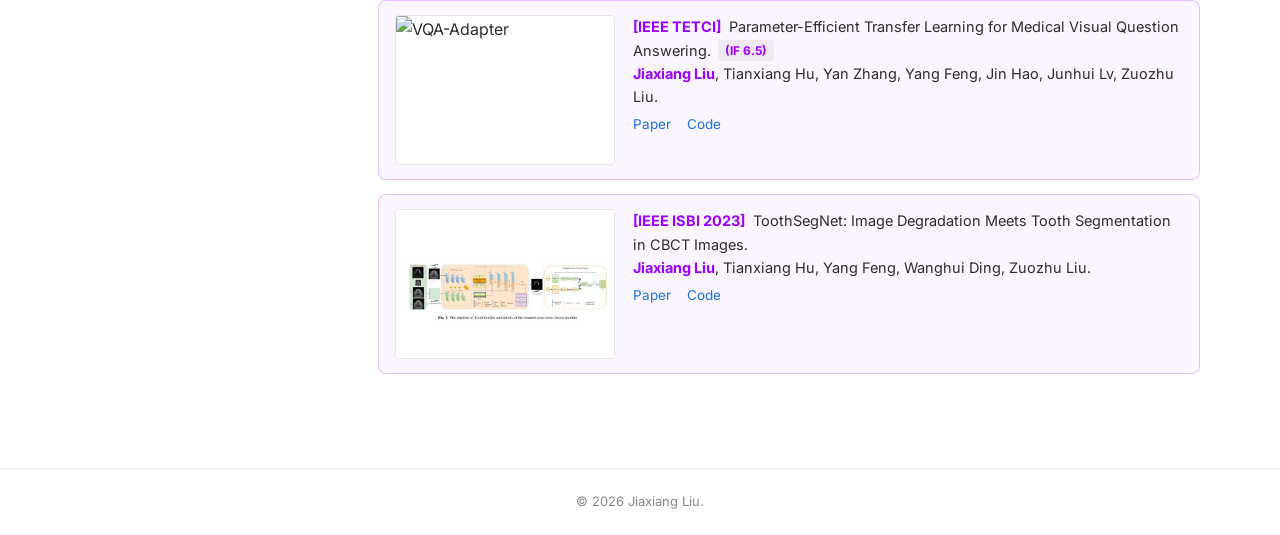
==== commit a257db19: "Simplify EMNLP Session Chair service entry" ====
--- a/index.html
+++ b/index.html
@@ -60,7 +60,7 @@
         <div class="news-feed">
           <div class="news-item">
             <span class="news-date">2026.10</span>
-            <div class="news-body"><span class="news-pin">📌</span> Appointed <b>Session Chair</b> for <b>EMNLP 2026</b>, <b>Machine Learning for NLP</b> (virtual session, scheduled for October 26).</div>
+            <div class="news-body"><span class="news-pin">📌</span> <b>Session Chair</b>, <b>EMNLP 2026</b> &mdash; <b>Machine Learning for NLP</b>.</div>
           </div>
           <div class="news-item">
             <span class="news-date">2026.8</span>
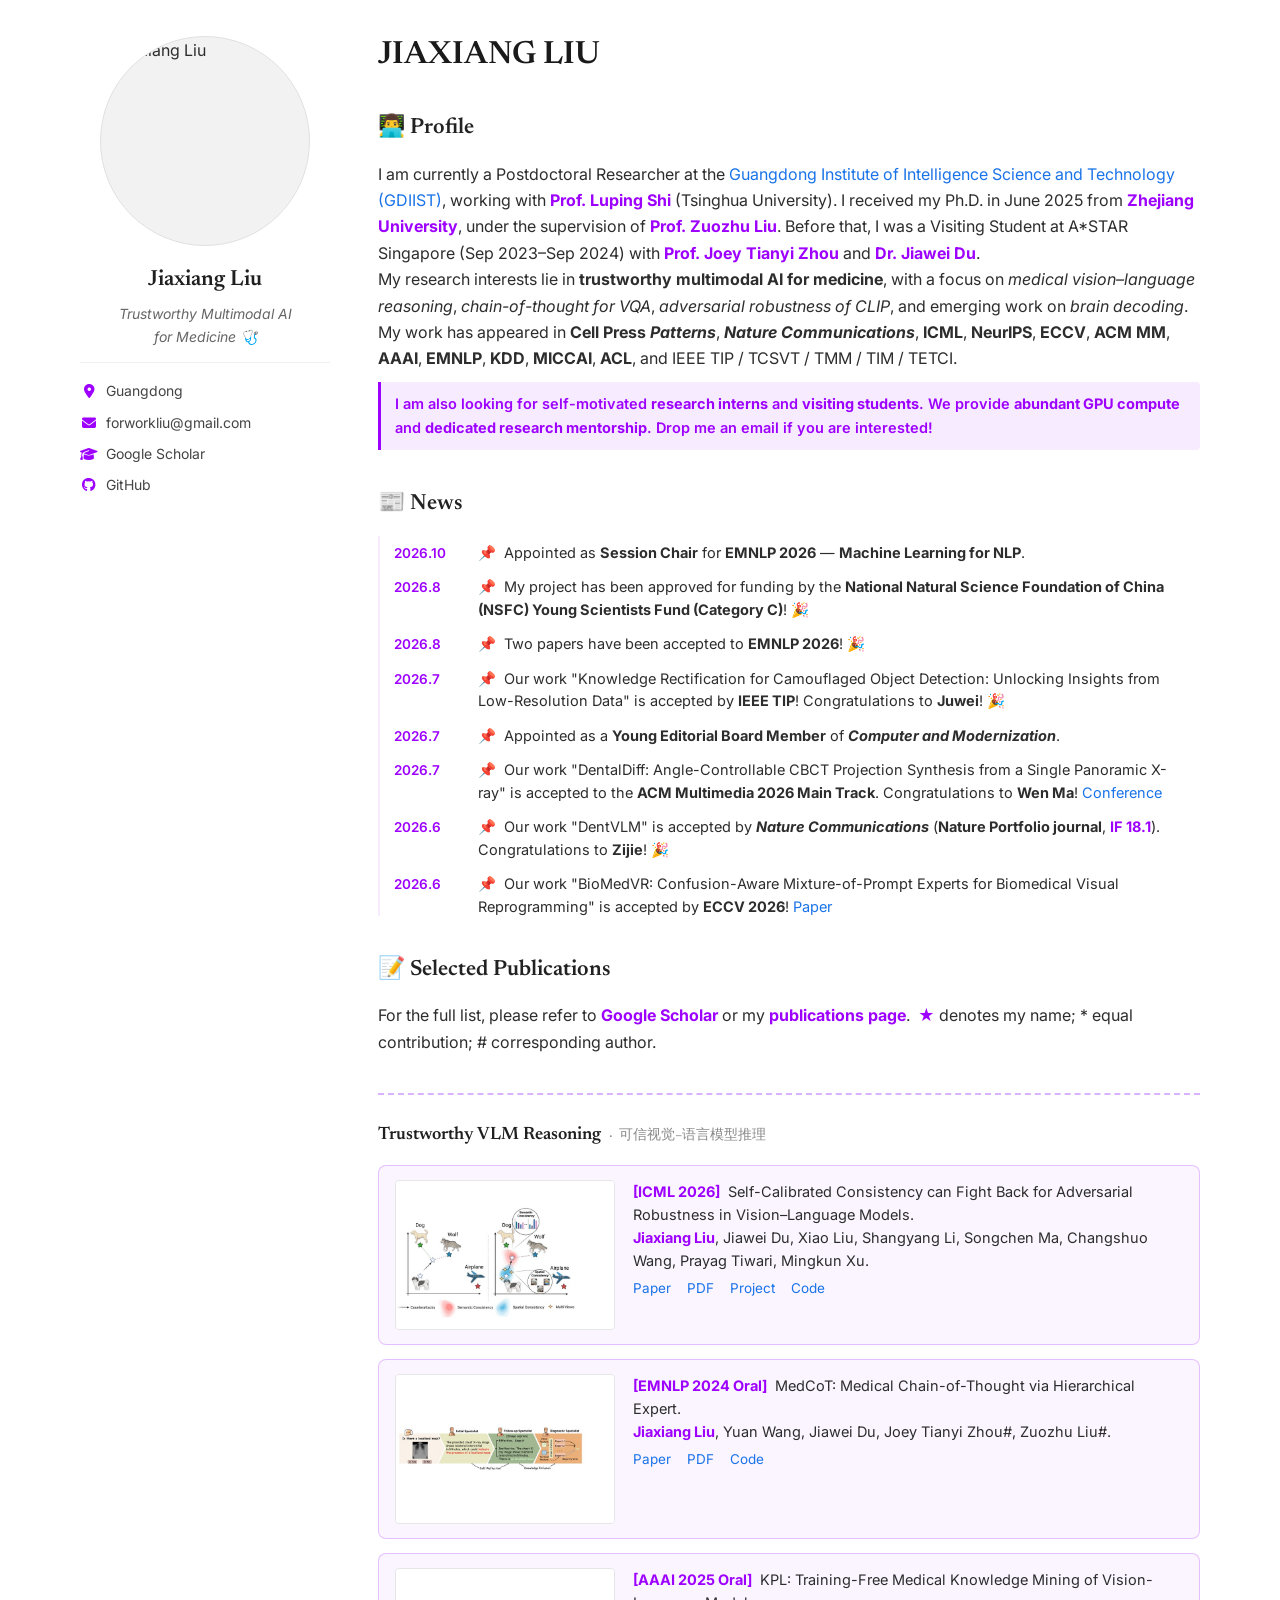
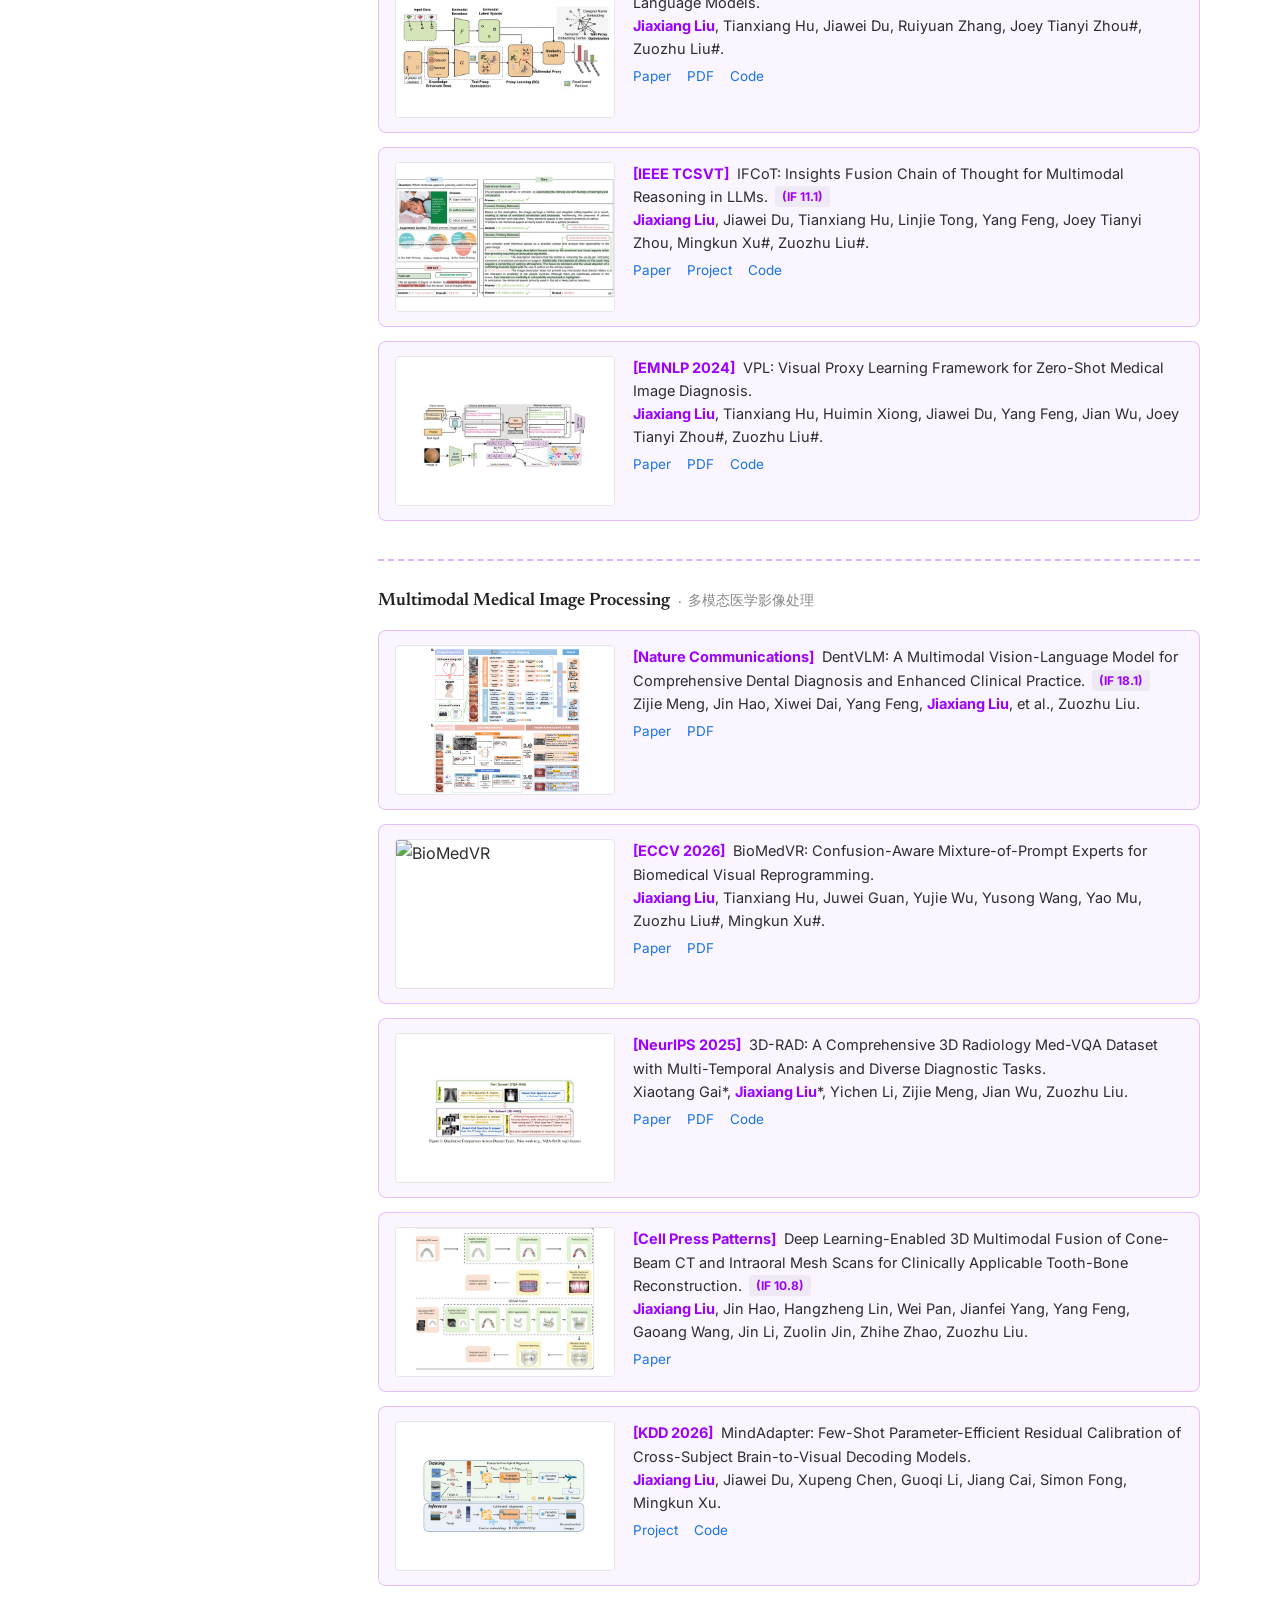
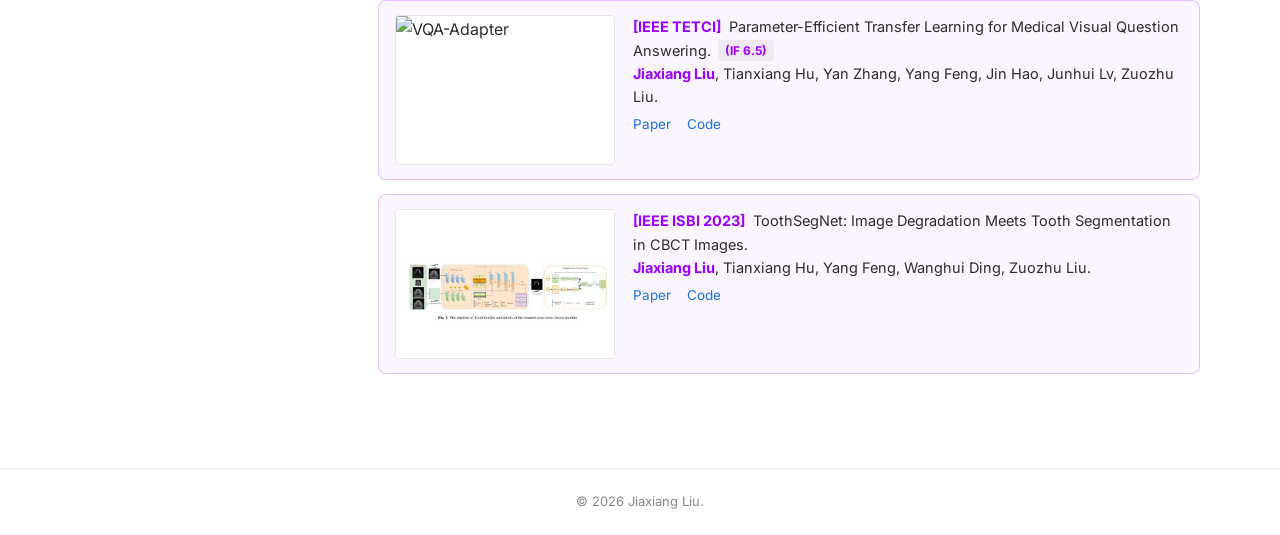
==== commit 683faed4: "Use appointed as Session Chair wording" ====
--- a/index.html
+++ b/index.html
@@ -60,7 +60,7 @@
         <div class="news-feed">
           <div class="news-item">
             <span class="news-date">2026.10</span>
-            <div class="news-body"><span class="news-pin">📌</span> <b>Session Chair</b>, <b>EMNLP 2026</b> &mdash; <b>Machine Learning for NLP</b>.</div>
+            <div class="news-body"><span class="news-pin">📌</span> Appointed as <b>Session Chair</b> for <b>EMNLP 2026</b> &mdash; <b>Machine Learning for NLP</b>.</div>
           </div>
           <div class="news-item">
             <span class="news-date">2026.8</span>
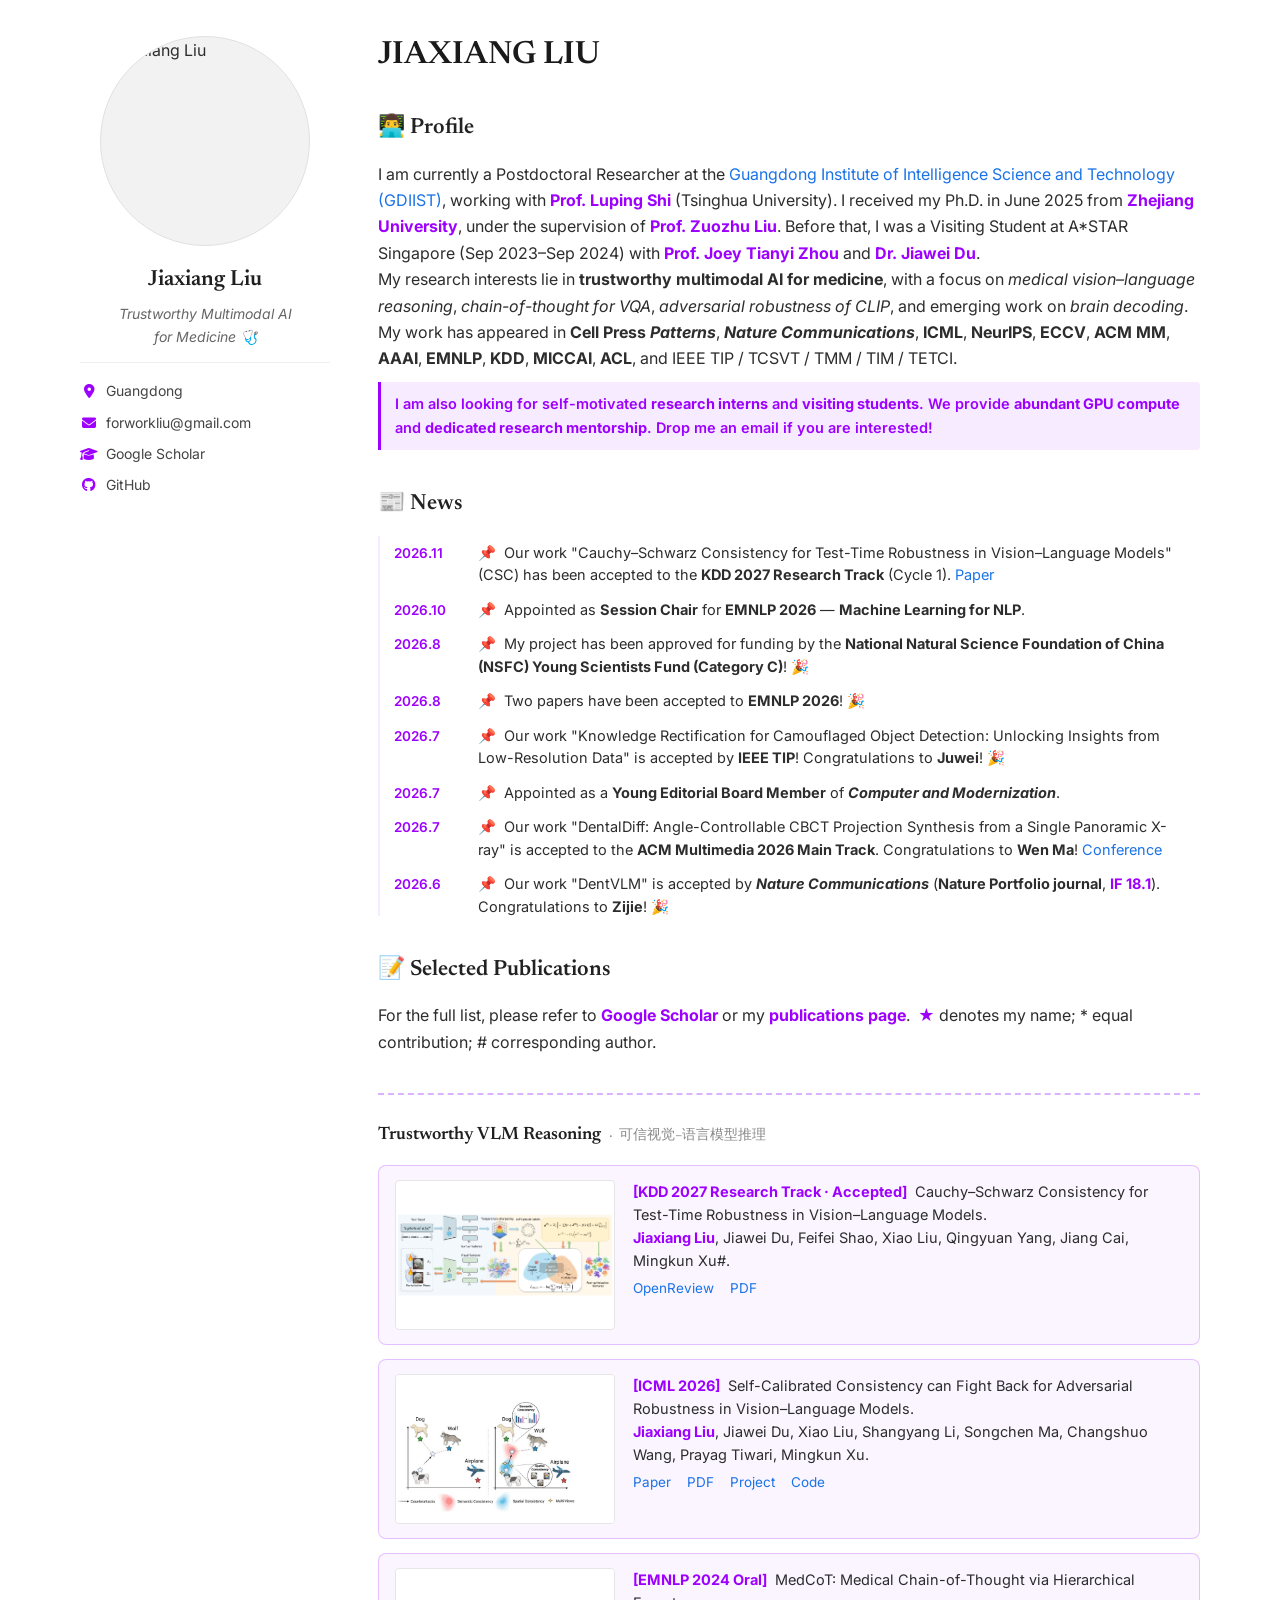
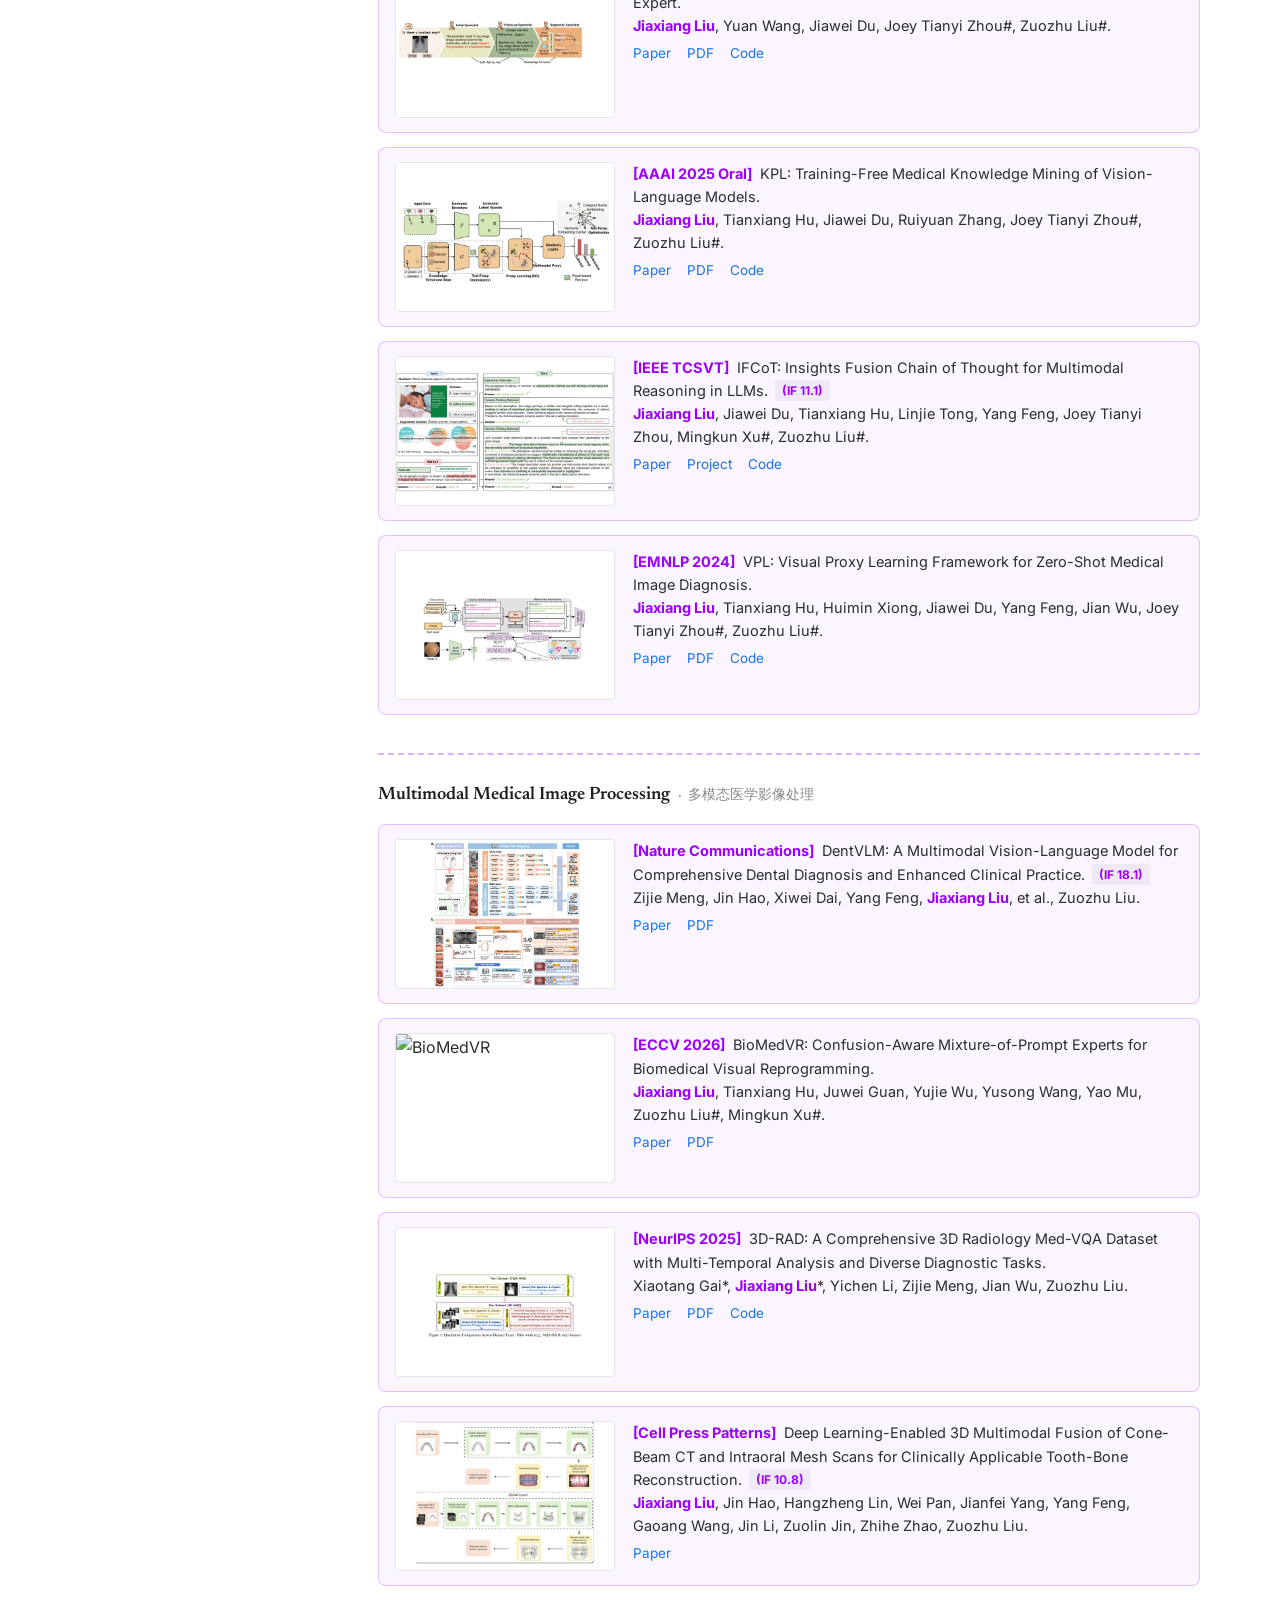
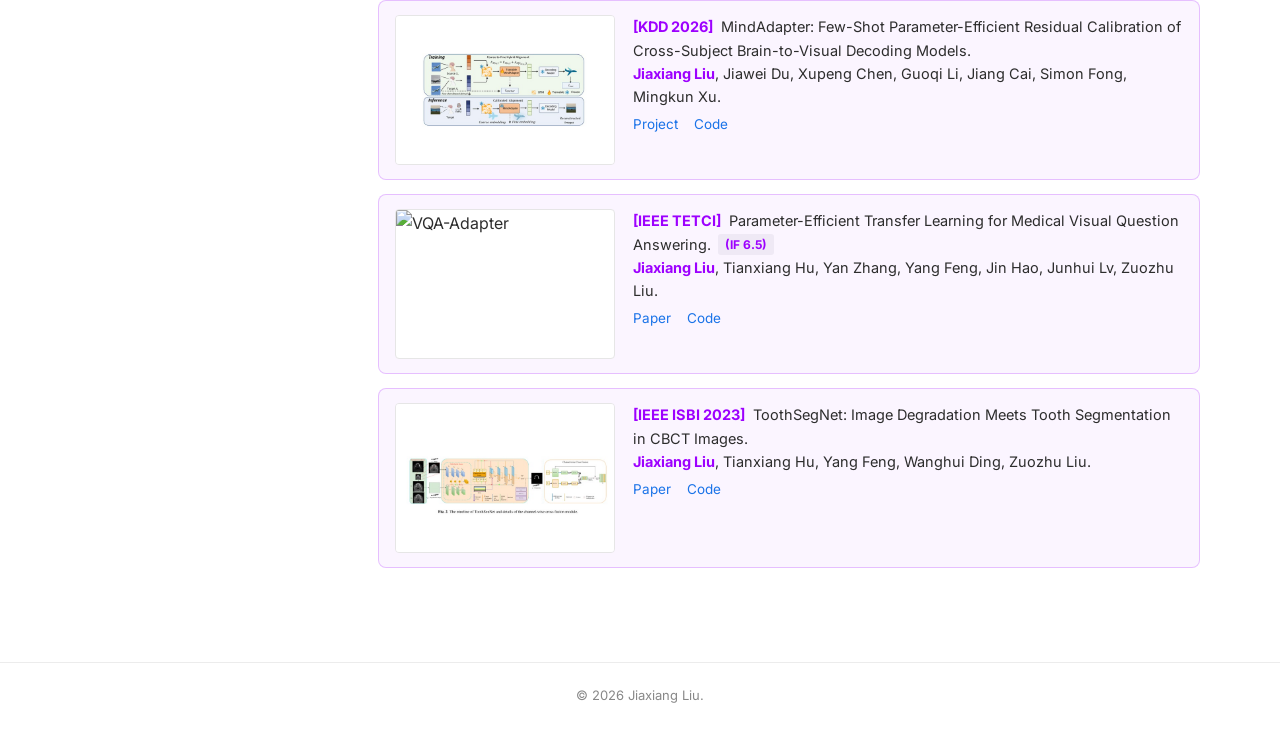
==== commit 6a0a1e80: "Add CSC acceptance at KDD 2027 Research Track" ====
--- a/index.html
+++ b/index.html
@@ -59,6 +59,10 @@
         <h3 id="news">📰 News</h3>
         <div class="news-feed">
           <div class="news-item">
+            <span class="news-date">2026.11</span>
+            <div class="news-body"><span class="news-pin">📌</span> Our work "Cauchy&ndash;Schwarz Consistency for Test-Time Robustness in Vision&ndash;Language Models" (CSC) has been accepted to the <b>KDD 2027 Research Track</b> (Cycle 1). <a href="https://openreview.net/forum?id=ZC5jKyzeeC">Paper</a></div>
+          </div>
+          <div class="news-item">
             <span class="news-date">2026.10</span>
             <div class="news-body"><span class="news-pin">📌</span> Appointed as <b>Session Chair</b> for <b>EMNLP 2026</b> &mdash; <b>Machine Learning for NLP</b>.</div>
           </div>
@@ -149,6 +153,19 @@
         <p class="pub-category">Trustworthy VLM Reasoning &nbsp;<span style="color:#888;font-weight:400;font-size:14px;">·&nbsp; 可信视觉&ndash;语言模型推理</span></p>
 
         <div class="publication-container">
+          <img src="img/thumbs/csc.png" alt="CSC: test-time robustness framework" style="object-fit:contain">
+          <div class="pub-text">
+            <span class="pub-venue">[KDD 2027 Research Track &middot; Accepted]</span>
+            Cauchy&ndash;Schwarz Consistency for Test-Time Robustness in Vision&ndash;Language Models.<br>
+            <span class="me">Jiaxiang Liu</span>, Jiawei Du, Feifei Shao, Xiao Liu, Qingyuan Yang, Jiang Cai, Mingkun Xu&#35;.
+            <div class="pub-links">
+              <a href="https://openreview.net/forum?id=ZC5jKyzeeC">OpenReview</a>
+              <a href="https://openreview.net/pdf?id=ZC5jKyzeeC">PDF</a>
+            </div>
+          </div>
+        </div>
+
+        <div class="publication-container">
           <img src="img/thumbs/scc.jpg" alt="SCC">
           <div class="pub-text">
             <span class="pub-venue">[ICML 2026]</span>
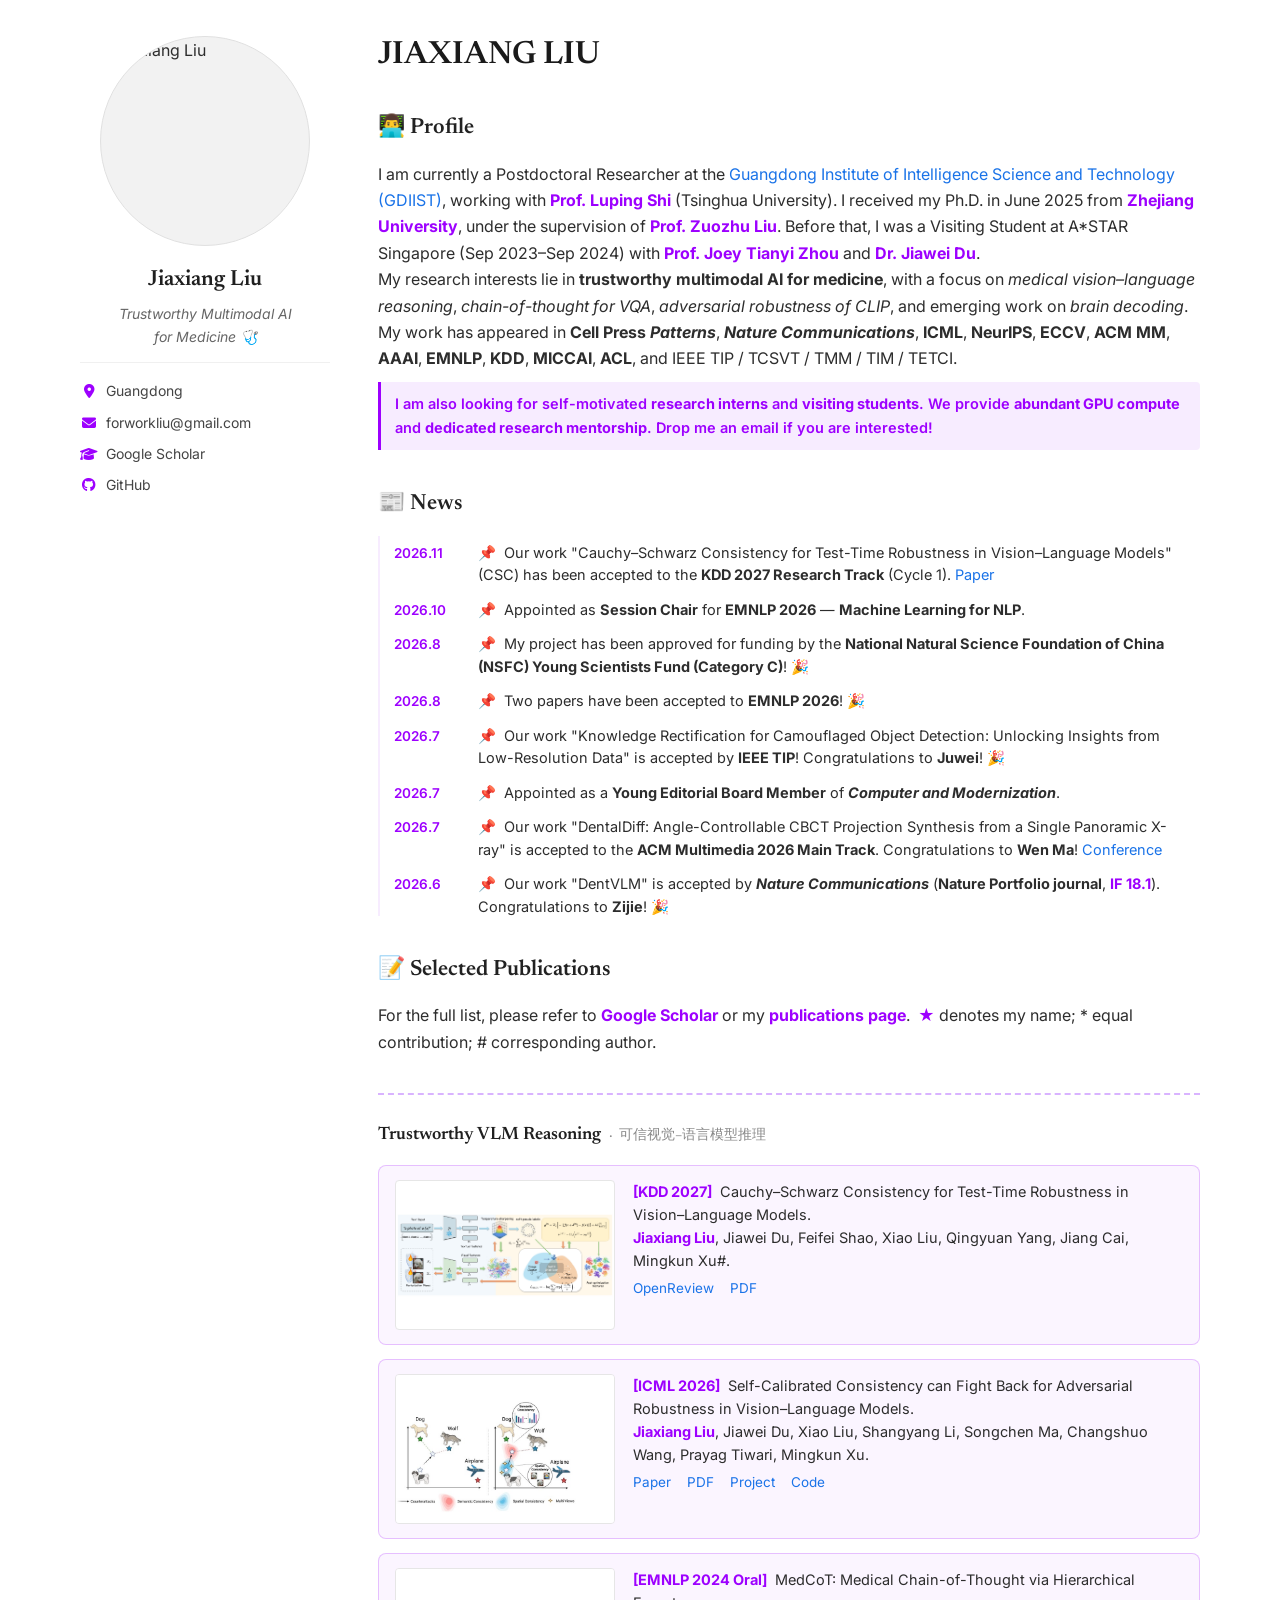
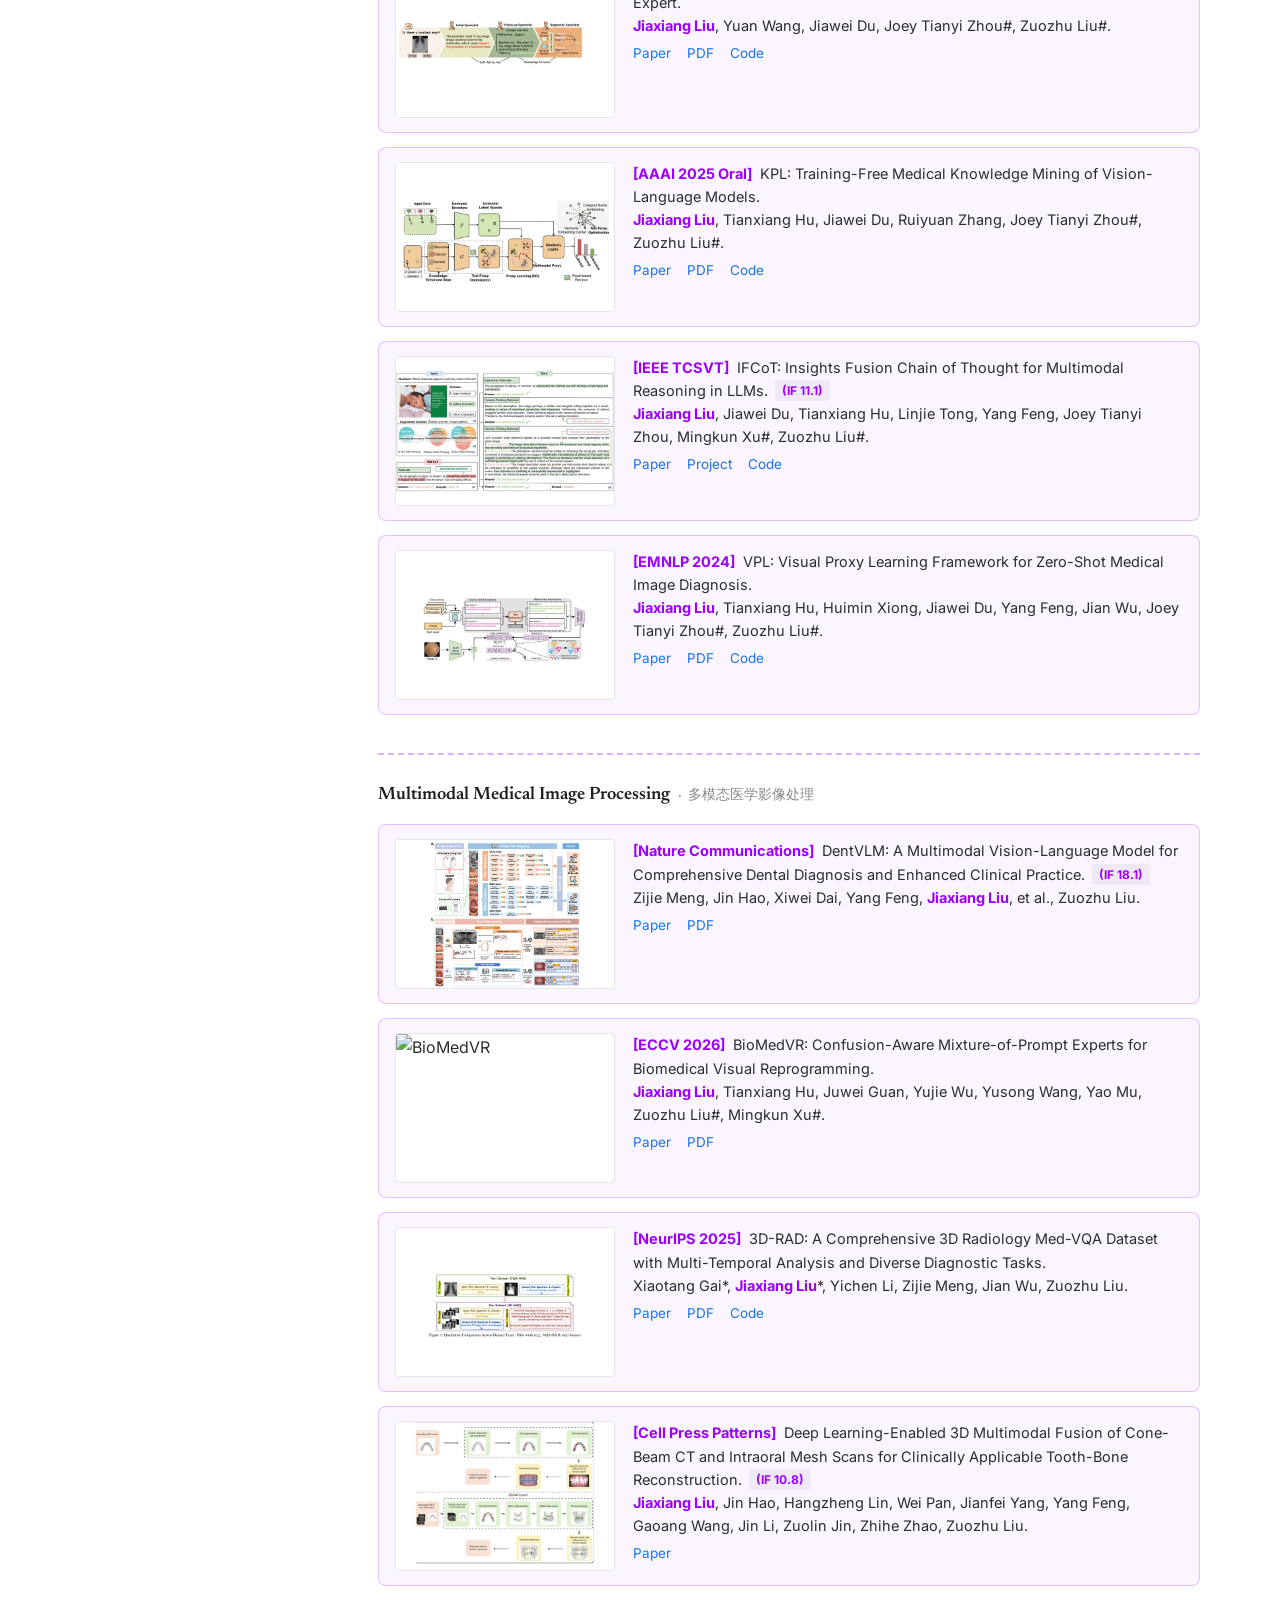
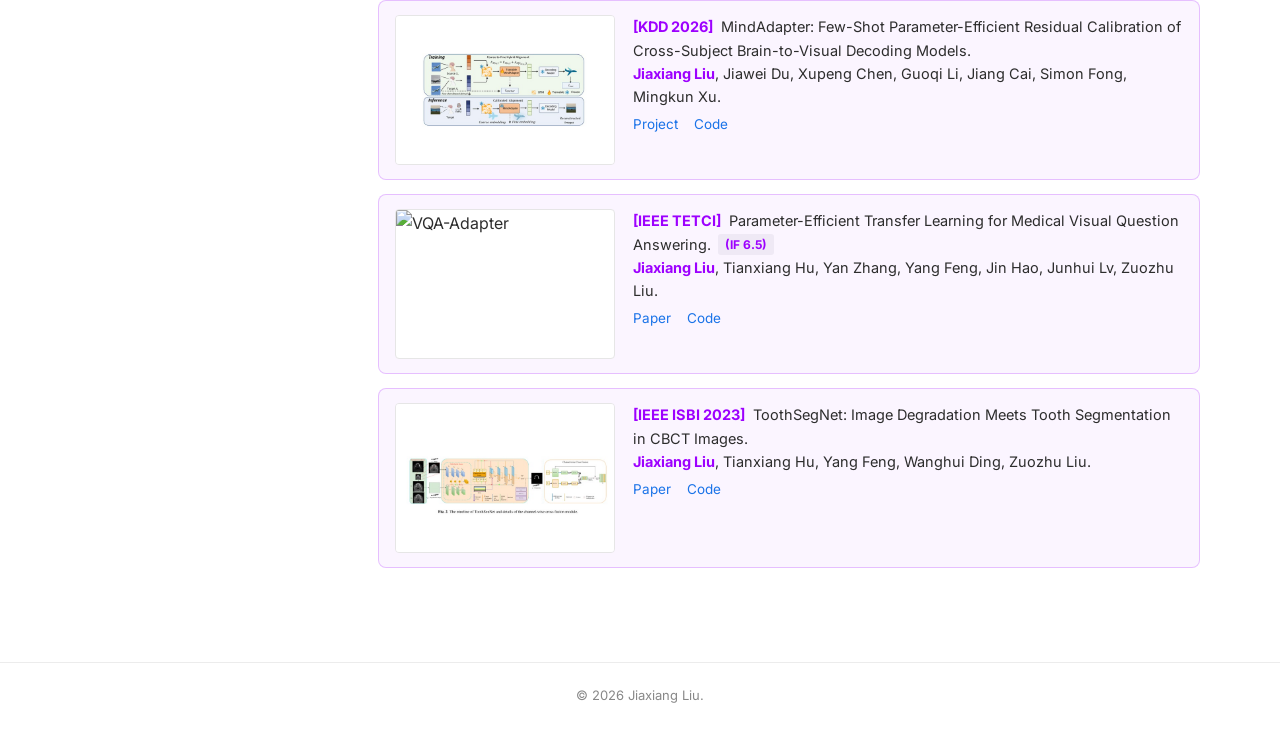
==== commit 085552a5: "Simplify CSC venue label to KDD 2027" ====
--- a/index.html
+++ b/index.html
@@ -155,7 +155,7 @@
         <div class="publication-container">
           <img src="img/thumbs/csc.png" alt="CSC: test-time robustness framework" style="object-fit:contain">
           <div class="pub-text">
-            <span class="pub-venue">[KDD 2027 Research Track &middot; Accepted]</span>
+            <span class="pub-venue">[KDD 2027]</span>
             Cauchy&ndash;Schwarz Consistency for Test-Time Robustness in Vision&ndash;Language Models.<br>
             <span class="me">Jiaxiang Liu</span>, Jiawei Du, Feifei Shao, Xiao Liu, Qingyuan Yang, Jiang Cai, Mingkun Xu&#35;.
             <div class="pub-links">
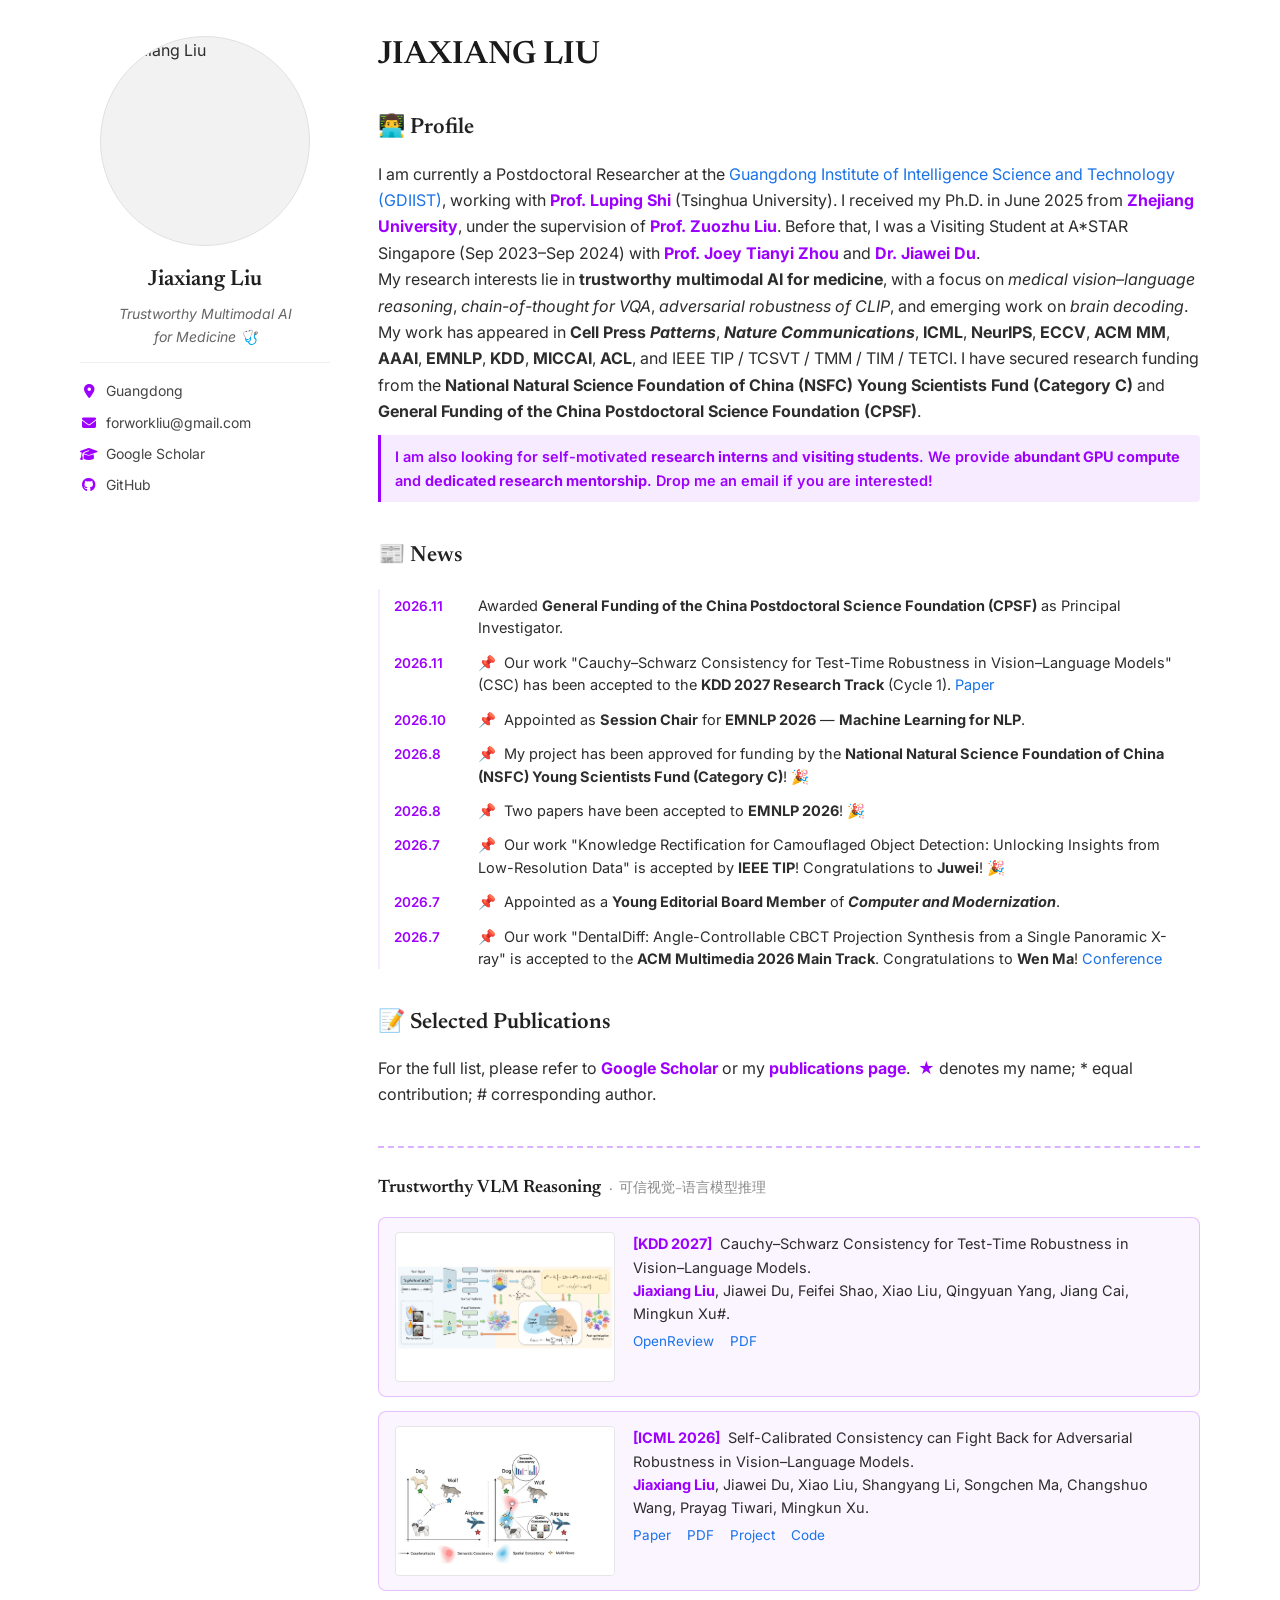
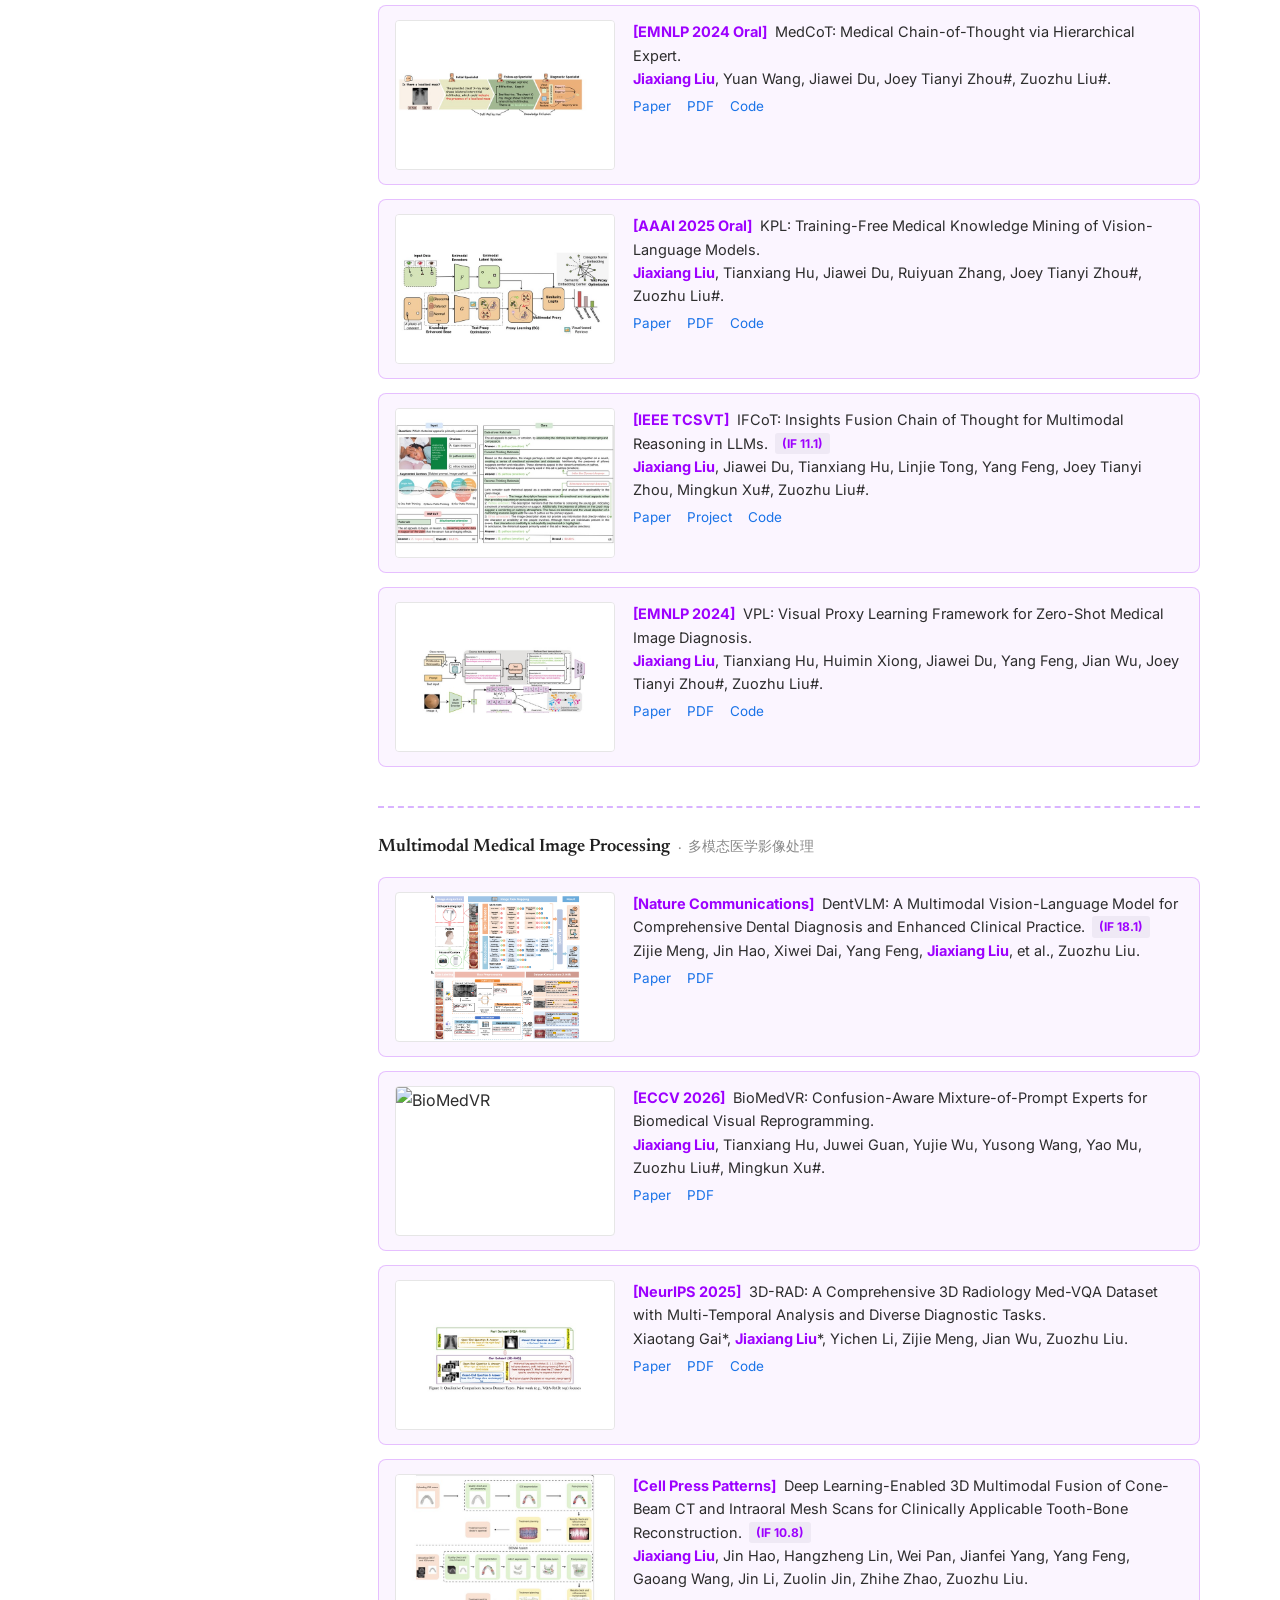
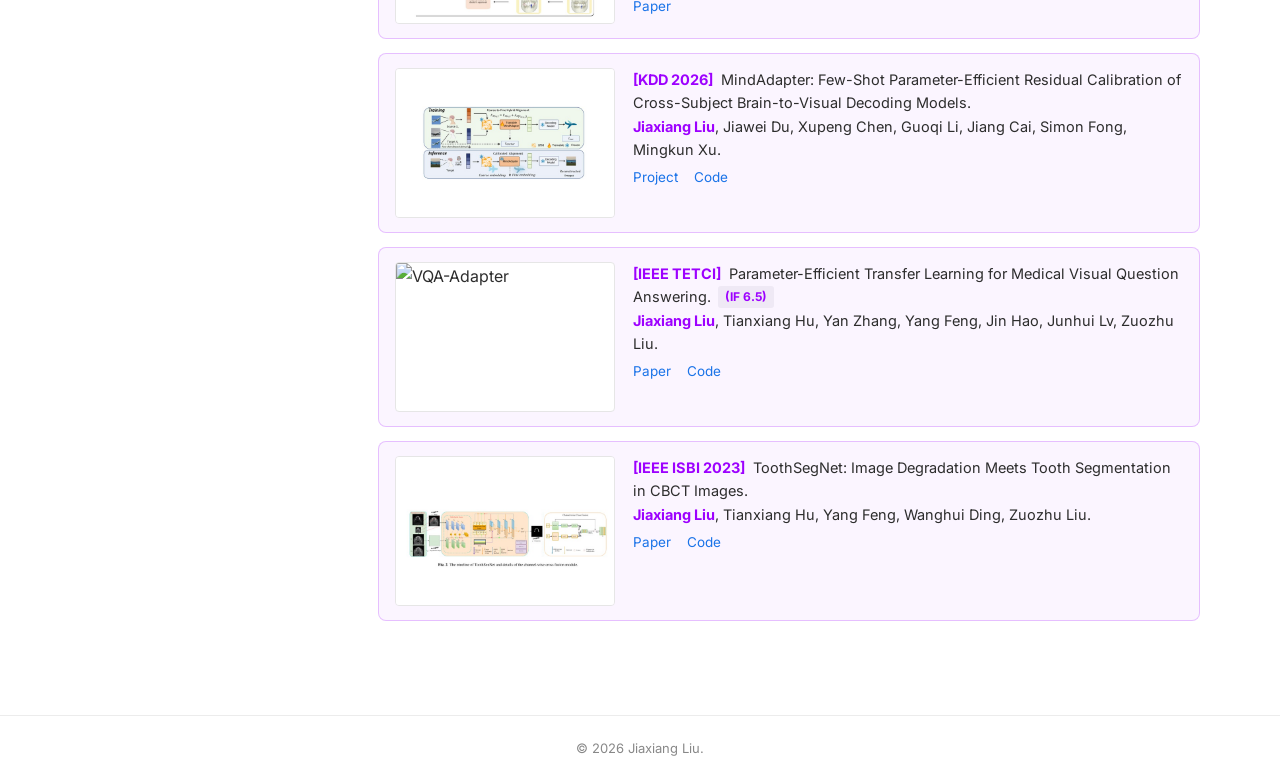
==== commit 8f41a32a: "Add China Postdoctoral Science Foundation general funding award" ====
--- a/index.html
+++ b/index.html
@@ -49,6 +49,7 @@
           <i>adversarial robustness of CLIP</i>,
           and emerging work on <i>brain decoding</i>.
           My work has appeared in <b>Cell Press <i>Patterns</i></b>, <b><i>Nature Communications</i></b>, <b>ICML</b>, <b>NeurIPS</b>, <b>ECCV</b>, <b>ACM MM</b>, <b>AAAI</b>, <b>EMNLP</b>, <b>KDD</b>, <b>MICCAI</b>, <b>ACL</b>, and IEEE TIP / TCSVT / TMM / TIM / TETCI.
+          I have secured research funding from the <b>National Natural Science Foundation of China (NSFC) Young Scientists Fund (Category C)</b> and <b>General Funding of the China Postdoctoral Science Foundation (CPSF)</b>.
         </p>
 
         <p class="recruit">
@@ -58,6 +59,10 @@
         <!-- ============== News ============== -->
         <h3 id="news">📰 News</h3>
         <div class="news-feed">
+          <div class="news-item">
+            <span class="news-date">2026.11</span>
+            <div class="news-body">Awarded <b>General Funding of the China Postdoctoral Science Foundation (CPSF)</b> as Principal Investigator.</div>
+          </div>
           <div class="news-item">
             <span class="news-date">2026.11</span>
             <div class="news-body"><span class="news-pin">📌</span> Our work "Cauchy&ndash;Schwarz Consistency for Test-Time Robustness in Vision&ndash;Language Models" (CSC) has been accepted to the <b>KDD 2027 Research Track</b> (Cycle 1). <a href="https://openreview.net/forum?id=ZC5jKyzeeC">Paper</a></div>
